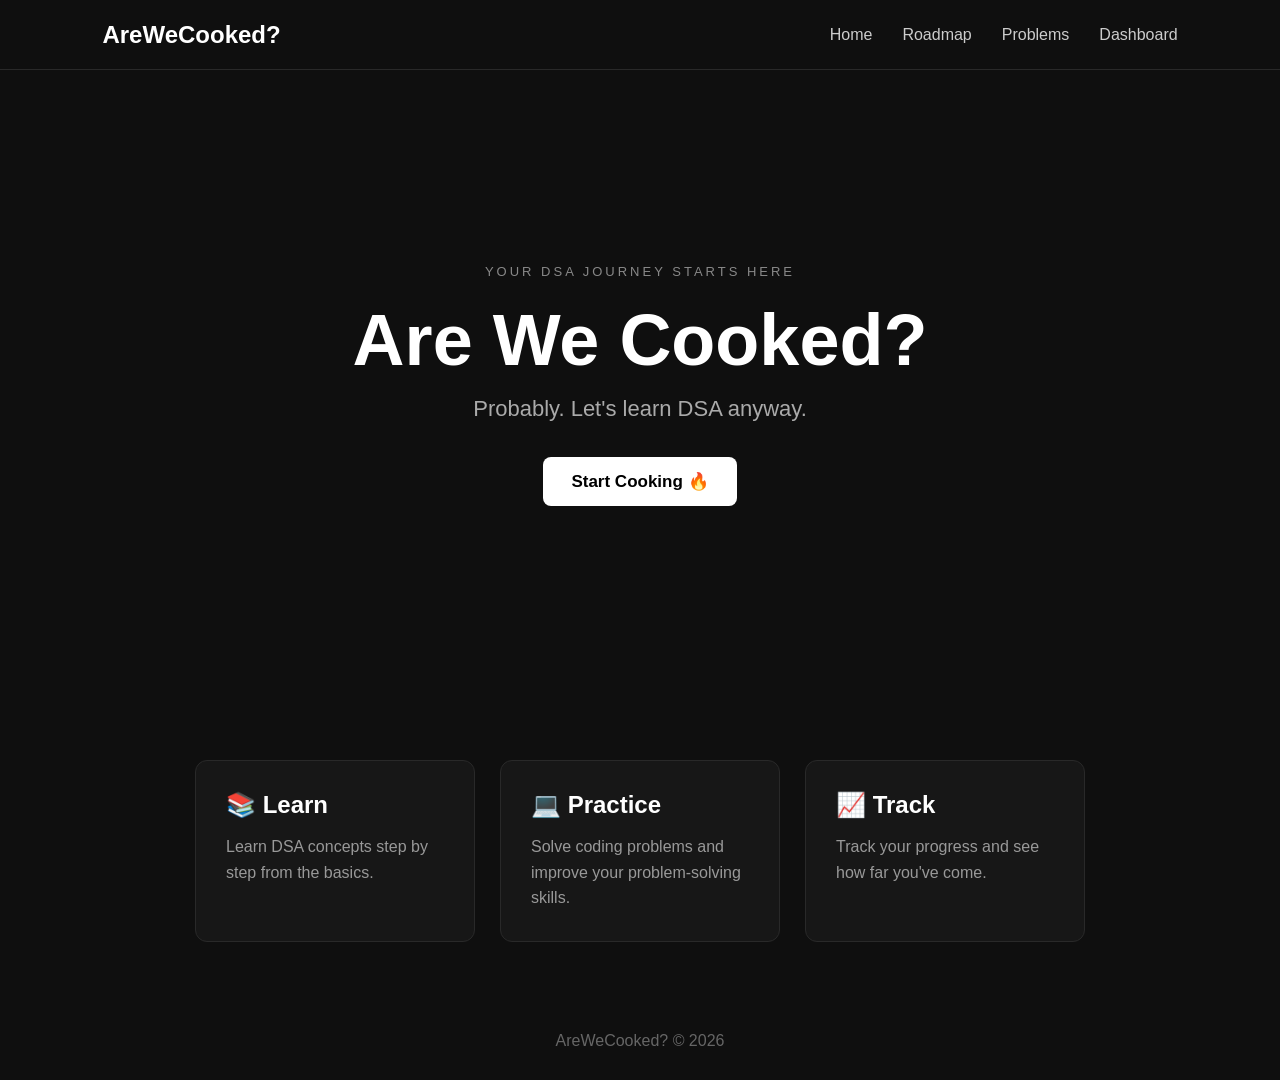
==== index.html @ 644ac4bf "Created homepage" ====
<!DOCTYPE html>
<html lang="en">
<head>
    <meta charset="UTF-8">
    <meta name="viewport" content="width=device-width, initial-scale=1.0">

    <title>AreWeCooked?</title>

    <link rel="stylesheet" href="css/style.css">
</head>

<body>

    <nav class="navbar">

        <div class="logo">
            AreWeCooked?
        </div>

        <div class="nav-links">
            <a href="index.html">Home</a>
            <a href="pages/roadmap.html">Roadmap</a>
            <a href="pages/problems.html">Problems</a>
            <a href="pages/dashboard.html">Dashboard</a>
        </div>

    </nav>


    <main class="hero">

        <p class="small-text">YOUR DSA JOURNEY STARTS HERE</p>

        <h1>Are We Cooked?</h1>

        <p class="tagline">
            Probably. Let's learn DSA anyway.
        </p>

        <button id="startButton">
            Start Cooking 🔥
        </button>

    </main>


    <section class="features">

        <div class="feature-card">
            <h2>📚 Learn</h2>
            <p>
                Learn DSA concepts step by step from the basics.
            </p>
        </div>

        <div class="feature-card">
            <h2>💻 Practice</h2>
            <p>
                Solve coding problems and improve your problem-solving skills.
            </p>
        </div>

        <div class="feature-card">
            <h2>📈 Track</h2>
            <p>
                Track your progress and see how far you've come.
            </p>
        </div>

    </section>


    <footer>
        <p>AreWeCooked? © 2026</p>
    </footer>


    <script src="js/script.js"></script>

</body>
</html>
---- css/style.css ----
* {
    margin: 0;
    padding: 0;
    box-sizing: border-box;
}

body {
    font-family: Arial, sans-serif;
    background: #0f0f0f;
    color: white;
}

.navbar {
    height: 70px;
    display: flex;
    justify-content: space-between;
    align-items: center;
    padding: 0 8%;
    border-bottom: 1px solid #292929;
}

.logo {
    font-size: 24px;
    font-weight: bold;
}

.nav-links {
    display: flex;
    gap: 30px;
}

.nav-links a {
    color: #cccccc;
    text-decoration: none;
}

.nav-links a:hover {
    color: white;
}

.hero {
    min-height: 70vh;
    display: flex;
    flex-direction: column;
    justify-content: center;
    align-items: center;
    text-align: center;
}

.small-text {
    font-size: 13px;
    letter-spacing: 3px;
    color: #888888;
    margin-bottom: 20px;
}

.hero h1 {
    font-size: 72px;
    margin-bottom: 15px;
}

.tagline {
    font-size: 22px;
    color: #aaaaaa;
    margin-bottom: 35px;
}

#startButton {
    padding: 14px 28px;
    border: none;
    border-radius: 8px;
    font-size: 17px;
    font-weight: bold;
    cursor: pointer;
    background: white;
    color: black;
}

#startButton:hover {
    transform: translateY(-2px);
}

.features {
    display: flex;
    justify-content: center;
    gap: 25px;
    padding: 60px 8%;
}

.feature-card {
    width: 280px;
    padding: 30px;
    border: 1px solid #292929;
    border-radius: 12px;
    background: #171717;
}

.feature-card h2 {
    margin-bottom: 15px;
}

.feature-card p {
    color: #999999;
    line-height: 1.6;
}

footer {
    text-align: center;
    padding: 30px;
    color: #666666;
}
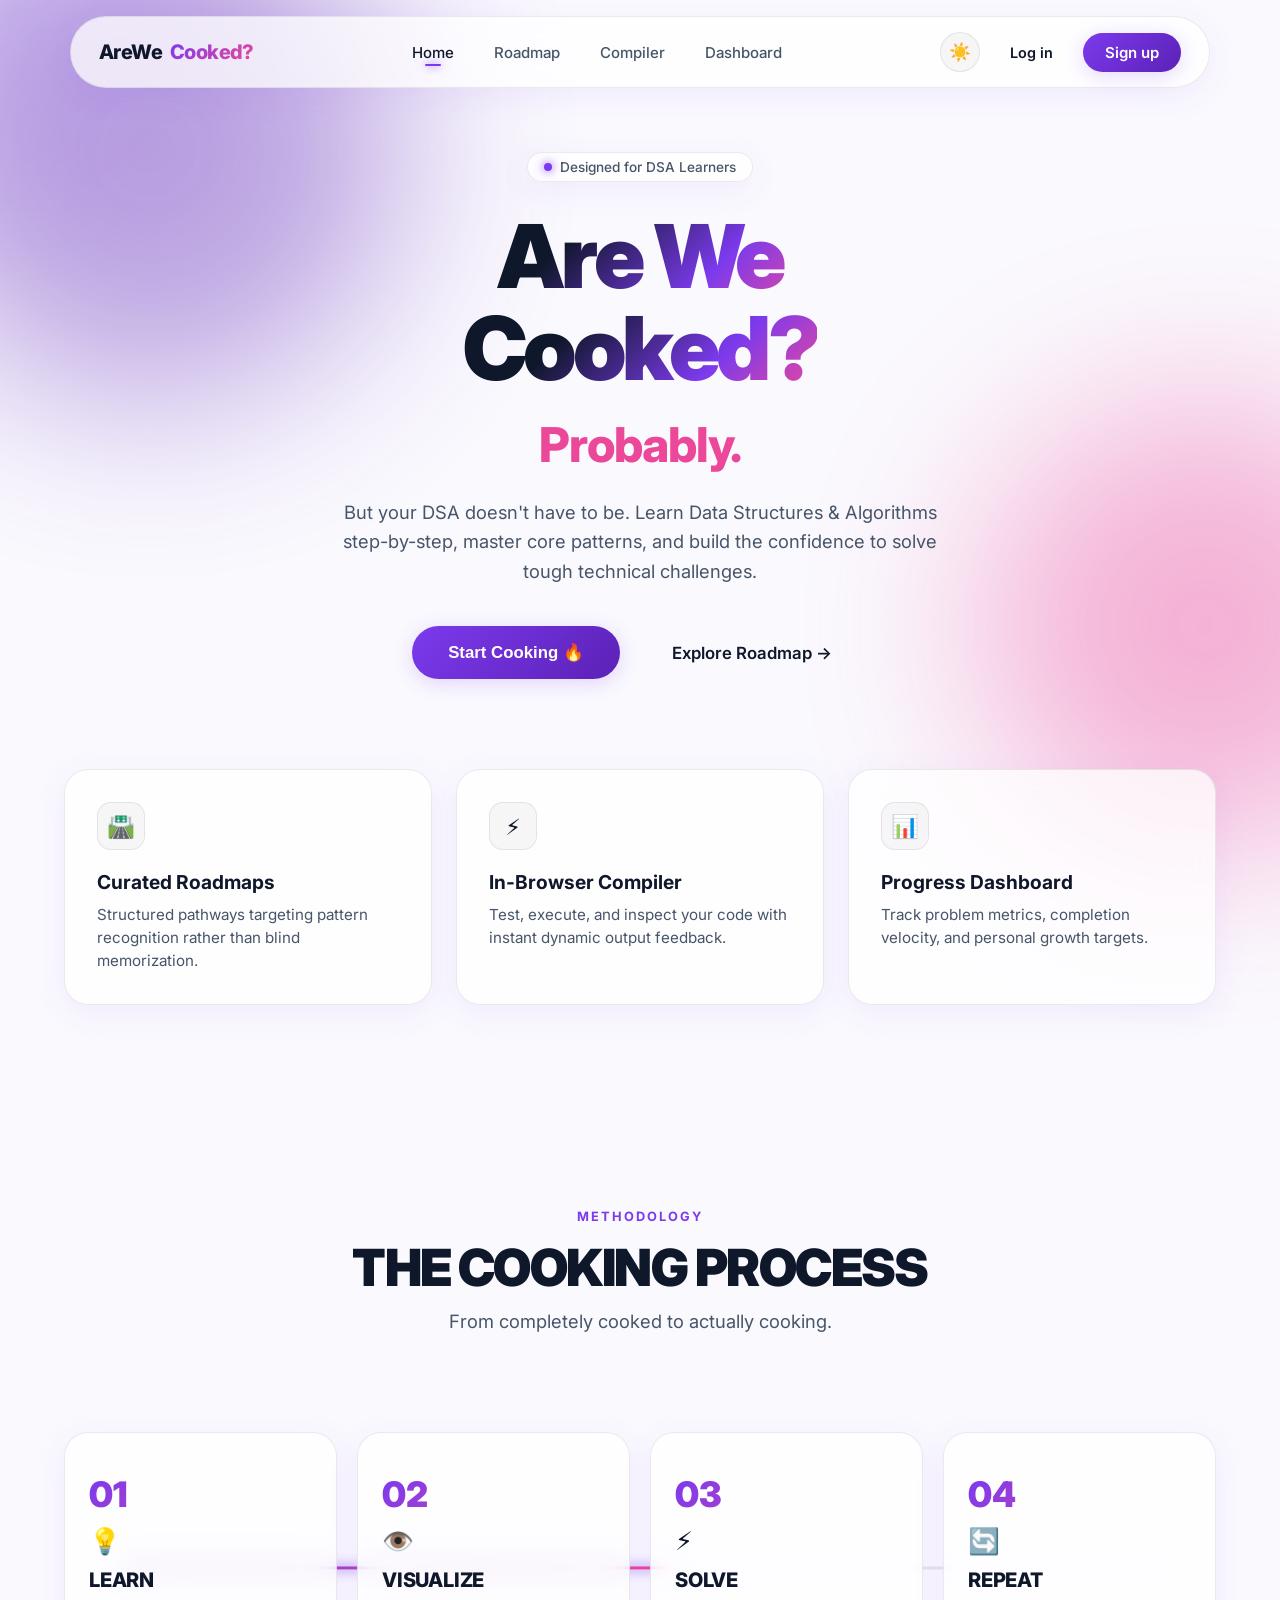
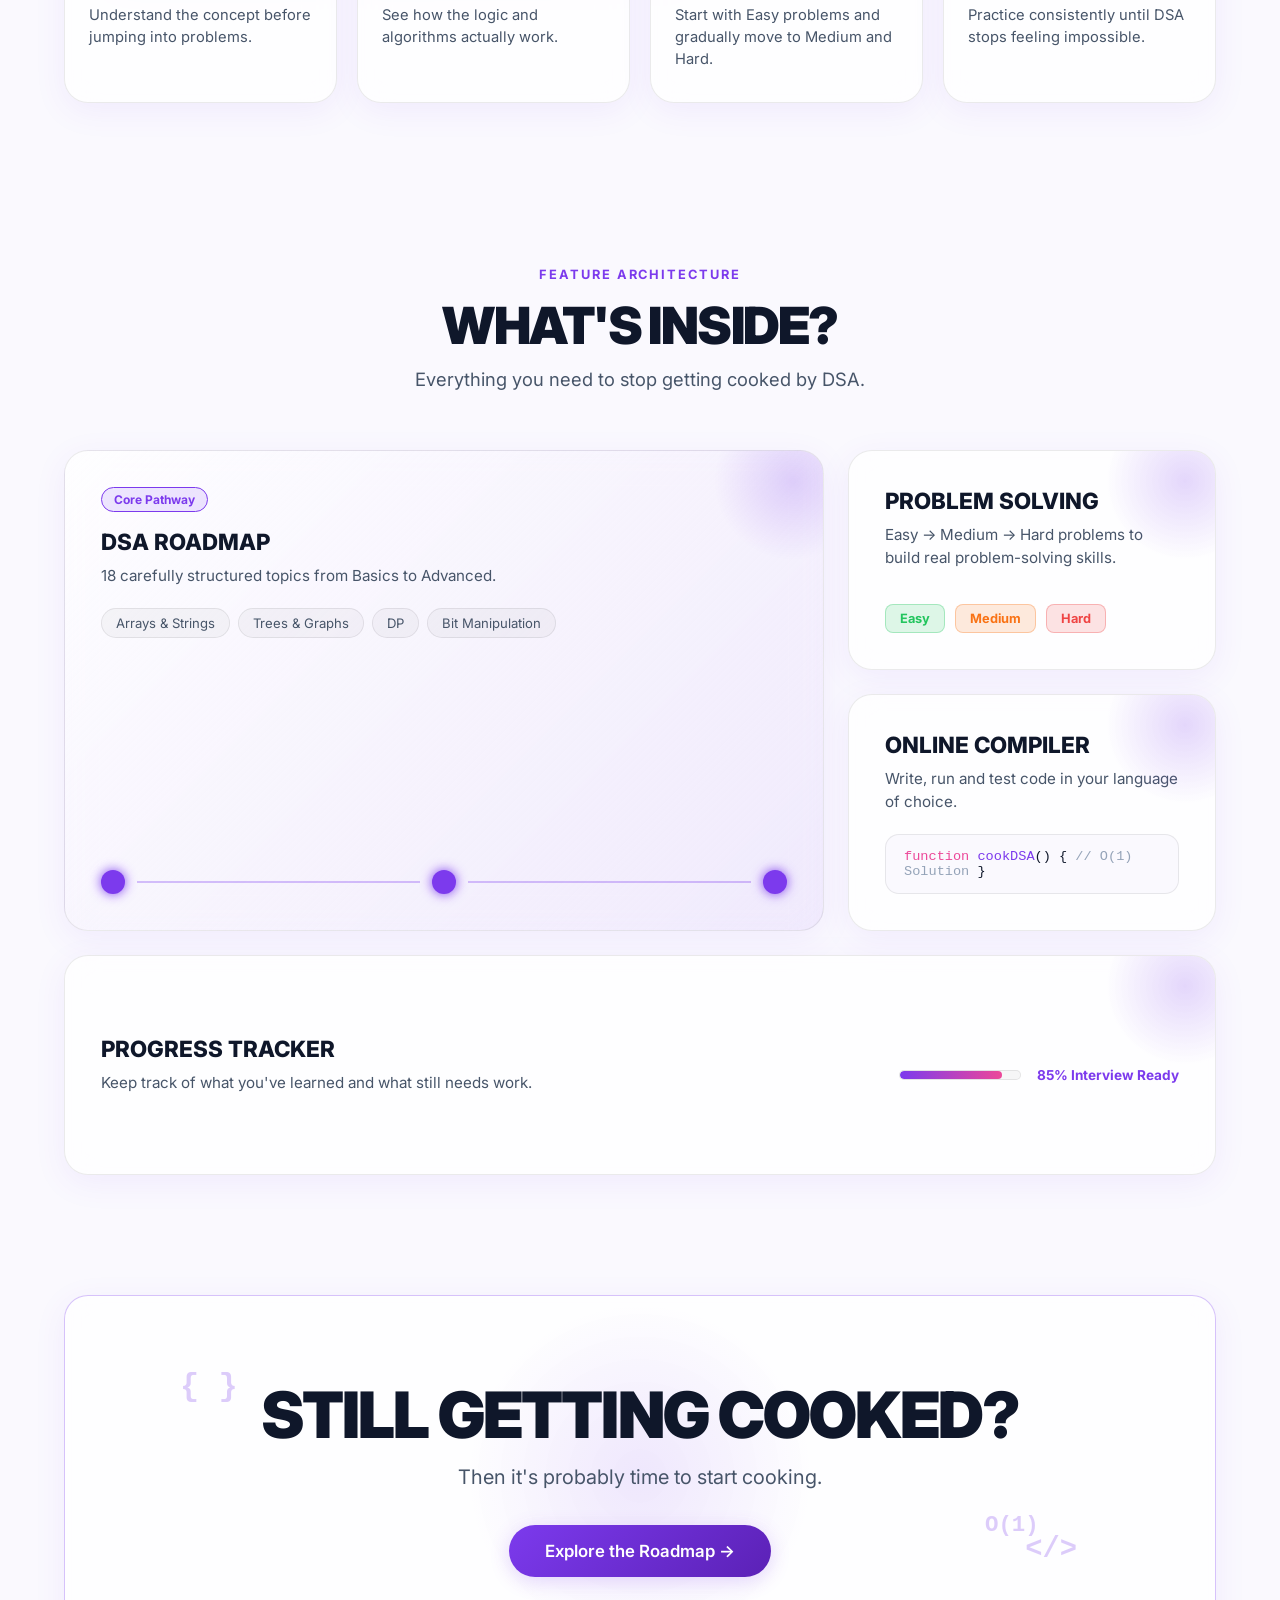
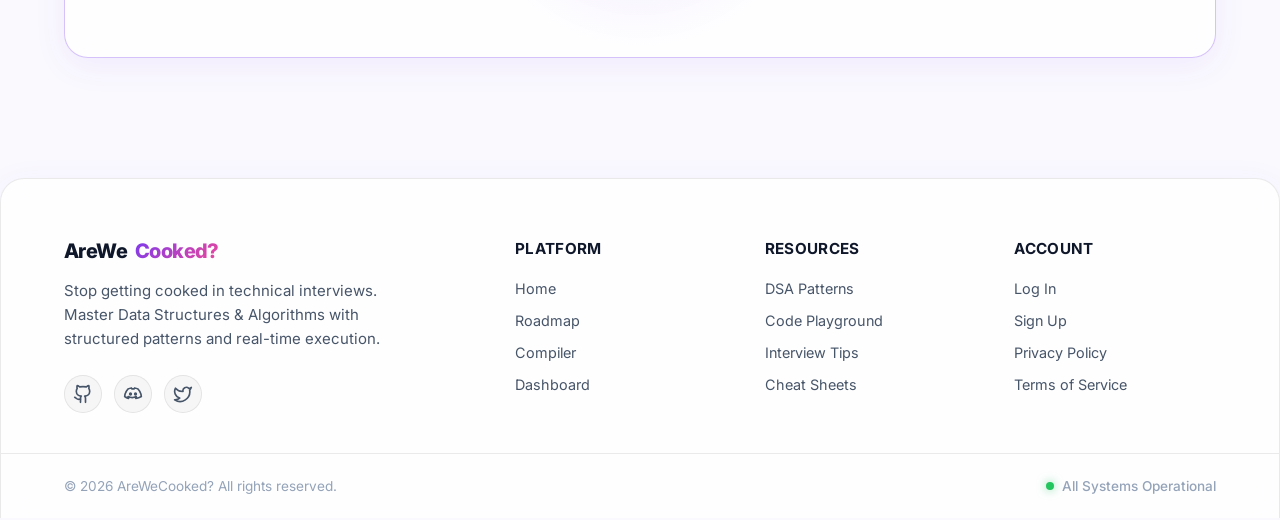
==== commit 6fe3139b: "Update homepage design and animations" ====
--- a/index.html
+++ b/index.html
@@ -1,81 +1,329 @@
 <!DOCTYPE html>
-<html lang="en">
+<html lang="en" data-theme="dark">
 <head>
-    <meta charset="UTF-8">
-    <meta name="viewport" content="width=device-width, initial-scale=1.0">
-
-    <title>AreWeCooked?</title>
-
-    <link rel="stylesheet" href="css/style.css">
+  <meta charset="UTF-8">
+  <meta name="viewport" content="width=device-width, initial-scale=1.0">
+  <title>AreWeCooked? — Master DSA Step-by-Step</title>
+  
+  <!-- CSS Assets -->
+  <link rel="stylesheet" href="css/theme.css">
+  <link rel="stylesheet" href="css/style.css">
+  <link rel="stylesheet" href="css/responsive.css">
+  
+  <!-- Fonts -->
+  <link rel="preconnect" href="https://fonts.googleapis.com">
+  <link rel="preconnect" href="https://fonts.gstatic.com" crossorigin>
+  <link href="https://fonts.googleapis.com/css2?family=Inter:wght@400;500;600;700;800;900&display=swap" rel="stylesheet">
 </head>
-
 <body>
 
-    <nav class="navbar">
-
-        <div class="logo">
-            AreWeCooked?
-        </div>
-
-        <div class="nav-links">
-            <a href="index.html">Home</a>
-            <a href="pages/roadmap.html">Roadmap</a>
-            <a href="pages/problems.html">Problems</a>
-            <a href="pages/dashboard.html">Dashboard</a>
-        </div>
-
+  <!-- Background Lighting & Trackers -->
+  <div class="mouse-glow" id="mouseGlow"></div>
+  <div class="orb orb-1"></div>
+  <div class="orb orb-2"></div>
+
+  <!-- Floating Navigation -->
+  <div class="navbar-wrapper">
+    <nav class="navbar glass-panel">
+      <a href="index.html" class="nav-brand">
+        AreWe<span>Cooked?</span>
+      </a>
+
+      <ul class="nav-links" id="navLinks">
+        <li><a href="index.html" class="nav-link active">Home</a></li>
+        <li><a href="pages/roadmap.html" class="nav-link">Roadmap</a></li>
+        <li><a href="pages/compiler.html" class="nav-link">Compiler</a></li>
+        <li><a href="pages/dashboard.html" class="nav-link">Dashboard</a></li>
+      </ul>
+
+      <div class="nav-actions">
+        <button class="theme-toggle" id="themeToggle" aria-label="Toggle Theme">🌙</button>
+        <a href="pages/login.html" class="btn-secondary">Log in</a>
+        <a href="pages/signup.html" class="btn-primary">Sign up</a>
+        <button class="mobile-menu-btn" id="mobileMenuBtn" aria-label="Open Navigation Menu">☰</button>
+      </div>
     </nav>
-
-
-    <main class="hero">
-
-        <p class="small-text">YOUR DSA JOURNEY STARTS HERE</p>
-
-        <h1>Are We Cooked?</h1>
-
-        <p class="tagline">
-            Probably. Let's learn DSA anyway.
+  </div>
+
+  <!-- Hero Section -->
+  <main>
+    <section class="hero">
+      <div class="hero-badge glass-panel">
+        <span class="dot"></span> Designed for DSA Learners
+      </div>
+
+      <h1 class="hero-title">
+        <span class="text-gradient">Are We</span>
+        <span class="text-gradient">Cooked?</span>
+      </h1>
+
+      <div class="hero-subtitle">Probably.</div>
+
+      <p class="hero-description">
+        But your DSA doesn't have to be. Learn Data Structures & Algorithms step-by-step, master core patterns, and build the confidence to solve tough technical challenges.
+      </p>
+
+      <div class="hero-cta">
+        <button class="btn-primary btn-large" onclick="window.location.href='pages/signup.html'">Start Cooking 🔥</button>
+        <a href="pages/roadmap.html" class="btn-secondary btn-large">Explore Roadmap →</a>
+      </div>
+
+      <!-- Feature Highlights -->
+      <div class="features-grid">
+        <div class="feature-card glass-panel tilt-card">
+          <div class="feature-icon">🛣️</div>
+          <h3>Curated Roadmaps</h3>
+          <p>Structured pathways targeting pattern recognition rather than blind memorization.</p>
+        </div>
+
+        <div class="feature-card glass-panel tilt-card">
+          <div class="feature-icon">⚡</div>
+          <h3>In-Browser Compiler</h3>
+          <p>Test, execute, and inspect your code with instant dynamic output feedback.</p>
+        </div>
+
+        <div class="feature-card glass-panel tilt-card">
+          <div class="feature-icon">📊</div>
+          <h3>Progress Dashboard</h3>
+          <p>Track problem metrics, completion velocity, and personal growth targets.</p>
+        </div>
+      </div>
+    </section>
+  </main>
+
+<!-- ==========================================
+       SECTION 1 — THE COOKING PROCESS
+       ========================================== -->
+  <section class="cooking-process-section reveal-on-scroll">
+    <div class="section-container">
+      <div class="section-header text-center">
+        <span class="section-tag">METHODOLOGY</span>
+        <h2 class="section-title">THE COOKING PROCESS</h2>
+        <p class="section-subtitle">From completely cooked to actually cooking.</p>
+      </div>
+
+      <div class="timeline-wrapper">
+        <!-- Connecting Glow Line -->
+        <div class="timeline-line-bg"></div>
+        <div class="timeline-line-progress" id="timelineProgress"></div>
+
+        <div class="timeline-steps">
+          <!-- Step 01 -->
+          <div class="timeline-step tilt-card glass-panel" data-step="1">
+            <div class="step-badge-glow"></div>
+            <div class="step-number">01</div>
+            <div class="step-icon">💡</div>
+            <h3 class="step-title">LEARN</h3>
+            <p class="step-desc">Understand the concept before jumping into problems.</p>
+          </div>
+
+          <!-- Step 02 -->
+          <div class="timeline-step tilt-card glass-panel" data-step="2">
+            <div class="step-badge-glow"></div>
+            <div class="step-number">02</div>
+            <div class="step-icon">👁️</div>
+            <h3 class="step-title">VISUALIZE</h3>
+            <p class="step-desc">See how the logic and algorithms actually work.</p>
+          </div>
+
+          <!-- Step 03 -->
+          <div class="timeline-step tilt-card glass-panel" data-step="3">
+            <div class="step-badge-glow"></div>
+            <div class="step-number">03</div>
+            <div class="step-icon">⚡</div>
+            <h3 class="step-title">SOLVE</h3>
+            <p class="step-desc">Start with Easy problems and gradually move to Medium and Hard.</p>
+          </div>
+
+          <!-- Step 04 -->
+          <div class="timeline-step tilt-card glass-panel" data-step="4">
+            <div class="step-badge-glow"></div>
+            <div class="step-number">04</div>
+            <div class="step-icon">🔄</div>
+            <h3 class="step-title">REPEAT</h3>
+            <p class="step-desc">Practice consistently until DSA stops feeling impossible.</p>
+          </div>
+        </div>
+      </div>
+    </div>
+  </section>
+
+  <!-- ==========================================
+       SECTION 2 — WHAT'S INSIDE? (BENTO GRID)
+       ========================================== -->
+  <section class="bento-section reveal-on-scroll">
+    <div class="section-container">
+      <div class="section-header text-center">
+        <span class="section-tag">FEATURE ARCHITECTURE</span>
+        <h2 class="section-title">WHAT'S INSIDE?</h2>
+        <p class="section-subtitle">Everything you need to stop getting cooked by DSA.</p>
+      </div>
+
+      <div class="bento-grid">
+        <!-- Bento Card 1: DSA Roadmap (Large Hero Card) -->
+        <div class="bento-card bento-hero tilt-card glass-panel">
+          <div class="bento-glow"></div>
+          <div class="bento-content">
+            <div class="bento-badge">Core Pathway</div>
+            <h3 class="bento-title">DSA ROADMAP</h3>
+            <p class="bento-desc">18 carefully structured topics from Basics to Advanced.</p>
+            <div class="bento-tags">
+              <span>Arrays & Strings</span>
+              <span>Trees & Graphs</span>
+              <span>DP</span>
+              <span>Bit Manipulation</span>
+            </div>
+          </div>
+          <div class="bento-visual roadmap-visual">
+            <div class="node node-1"></div>
+            <div class="node-line"></div>
+            <div class="node node-2"></div>
+            <div class="node-line"></div>
+            <div class="node node-3"></div>
+          </div>
+        </div>
+
+        <!-- Bento Card 2: Problem Solving -->
+        <div class="bento-card bento-medium tilt-card glass-panel">
+          <div class="bento-glow"></div>
+          <div class="bento-content">
+            <h3 class="bento-title">PROBLEM SOLVING</h3>
+            <p class="bento-desc">Easy → Medium → Hard problems to build real problem-solving skills.</p>
+          </div>
+          <div class="bento-visual difficulty-pills">
+            <span class="pill easy">Easy</span>
+            <span class="pill medium">Medium</span>
+            <span class="pill hard">Hard</span>
+          </div>
+        </div>
+
+        <!-- Bento Card 3: Online Compiler -->
+        <div class="bento-card bento-compiler tilt-card glass-panel">
+          <div class="bento-glow"></div>
+          <div class="bento-content">
+            <h3 class="bento-title">ONLINE COMPILER</h3>
+            <p class="bento-desc">Write, run and test code in your language of choice.</p>
+          </div>
+          <div class="bento-visual code-preview-box">
+            <code><span class="keyword">function</span> <span class="fn">cookDSA</span>() { <span class="comment">// O(1) Solution</span> }</code>
+          </div>
+        </div>
+
+        <!-- Bento Card 4: Progress -->
+        <div class="bento-card bento-wide tilt-card glass-panel">
+          <div class="bento-glow"></div>
+          <div class="bento-content">
+            <h3 class="bento-title">PROGRESS TRACKER</h3>
+            <p class="bento-desc">Keep track of what you've learned and what still needs work.</p>
+          </div>
+          <div class="bento-visual progress-meter">
+            <div class="meter-bar"><div class="meter-fill"></div></div>
+            <span class="meter-text">85% Interview Ready</span>
+          </div>
+        </div>
+      </div>
+    </div>
+  </section>
+
+  <!-- ==========================================
+       SECTION 3 — FINAL CINEMATIC CTA
+       ========================================== -->
+  <section class="final-cta-section reveal-on-scroll">
+    <div class="cta-glass-card glass-panel">
+      <!-- Floating Background Decorative Symbols -->
+      <div class="cta-bg-elements">
+        <span class="code-symbol float-1">{ }</span>
+        <span class="code-symbol float-2">&lt;/&gt;</span>
+        <span class="code-symbol float-3">O(1)</span>
+        <div class="cta-glow-orb"></div>
+        <div class="cta-grid-pattern"></div>
+      </div>
+
+      <div class="cta-content">
+        <h2 class="cta-title">STILL GETTING COOKED?</h2>
+        <p class="cta-subtitle">Then it's probably time to start cooking.</p>
+        <div class="cta-button-wrapper">
+          <a href="pages/roadmap.html" class="btn-primary btn-large cta-btn">
+            Explore the Roadmap →
+          </a>
+        </div>
+      </div>
+    </div>
+  </section>
+  
+<!-- Premium Footer -->
+  <footer class="site-footer glass-panel">
+    <div class="footer-container">
+      
+      <!-- Brand & Social Column -->
+      <div class="footer-brand-col">
+        <a href="index.html" class="nav-brand">
+          AreWe<span>Cooked?</span>
+        </a>
+        <p class="footer-tagline">
+          Stop getting cooked in technical interviews. Master Data Structures & Algorithms with structured patterns and real-time execution.
         </p>
-
-        <button id="startButton">
-            Start Cooking 🔥
-        </button>
-
-    </main>
-
-
-    <section class="features">
-
-        <div class="feature-card">
-            <h2>📚 Learn</h2>
-            <p>
-                Learn DSA concepts step by step from the basics.
-            </p>
-        </div>
-
-        <div class="feature-card">
-            <h2>💻 Practice</h2>
-            <p>
-                Solve coding problems and improve your problem-solving skills.
-            </p>
-        </div>
-
-        <div class="feature-card">
-            <h2>📈 Track</h2>
-            <p>
-                Track your progress and see how far you've come.
-            </p>
-        </div>
-
-    </section>
-
-
-    <footer>
-        <p>AreWeCooked? © 2026</p>
-    </footer>
-
-
-    <script src="js/script.js"></script>
-
+        <div class="footer-socials">
+          <a href="#" class="social-icon" aria-label="GitHub">
+            <svg width="20" height="20" viewBox="0 0 24 24" fill="none" stroke="currentColor" stroke-width="2" stroke-linecap="round" stroke-linejoin="round"><path d="M15 22v-4a4.8 4.8 0 0 0-1-3.5c3 0 6-2 6-5.5.08-1.25-.27-2.48-1-3.5.28-1.15.28-2.35 0-3.5 0 0-1 0-3 1.5-2.64-.5-5.36-.5-8 0C6 2 5 2 5 2c-.3 1.15-.3 2.35 0 3.5A5.403 5.403 0 0 0 4 9c0 3.5 3 5.5 6 5.5-.39.49-.68 1.05-.85 1.65-.17.6-.22 1.23-.15 1.85v4"></path><path d="M9 18c-4.51 2-5-2-7-2"></path></svg>
+          </a>
+          <a href="#" class="social-icon" aria-label="Discord">
+            <svg width="20" height="20" viewBox="0 0 24 24" fill="none" stroke="currentColor" stroke-width="2" stroke-linecap="round" stroke-linejoin="round"><path d="M18 6h0a14.5 14.5 0 0 0-4-1.25h0a15.8 15.8 0 0 0-.6 1.2 13.9 13.9 0 0 0-2.8 0 16 16 0 0 0-.6-1.2h0A14.5 14.5 0 0 0 6 6h0A15.4 15.4 0 0 0 2 15h0a14.7 14.7 0 0 0 4.5 2.2h0A11.3 11.3 0 0 0 7.5 16h0a9.6 9.6 0 0 1-1.5-.7h0s.1-.1.2-.2a10.6 10.6 0 0 0 9.6 0s.1.1.2.2h0a9.6 9.6 0 0 1-1.5.7h0a11.3 11.3 0 0 0 1 1.2h0A14.7 14.7 0 0 0 22 15h0A15.4 15.4 0 0 0 18 6z"></path><circle cx="9" cy="12" r="1"></circle><circle cx="15" cy="12" r="1"></circle></svg>
+          </a>
+          <a href="#" class="social-icon" aria-label="Twitter / X">
+            <svg width="20" height="20" viewBox="0 0 24 24" fill="none" stroke="currentColor" stroke-width="2" stroke-linecap="round" stroke-linejoin="round"><path d="M22 4s-.7 2.1-2 3.4c1.6 10-9.4 17.3-18 11.6 2.2.1 4.4-.6 6-2C3 15.5.5 9.6 3 5c2.2 2.6 5.6 4.1 9 4-.9-4.2 4-6.6 7-3.8 1.1 0 3-1.2 3-1.2z"></path></svg>
+          </a>
+        </div>
+      </div>
+
+      <!-- Links Column 1: Navigation -->
+      <div class="footer-links-col">
+        <h4 class="footer-heading">Platform</h4>
+        <ul class="footer-links">
+          <li><a href="index.html">Home</a></li>
+          <li><a href="pages/roadmap.html">Roadmap</a></li>
+          <li><a href="pages/compiler.html">Compiler</a></li>
+          <li><a href="pages/dashboard.html">Dashboard</a></li>
+        </ul>
+      </div>
+
+      <!-- Links Column 2: Resources -->
+      <div class="footer-links-col">
+        <h4 class="footer-heading">Resources</h4>
+        <ul class="footer-links">
+          <li><a href="pages/roadmap.html">DSA Patterns</a></li>
+          <li><a href="pages/compiler.html">Code Playground</a></li>
+          <li><a href="#">Interview Tips</a></li>
+          <li><a href="#">Cheat Sheets</a></li>
+        </ul>
+      </div>
+
+      <!-- Links Column 3: Account -->
+      <div class="footer-links-col">
+        <h4 class="footer-heading">Account</h4>
+        <ul class="footer-links">
+          <li><a href="pages/login.html">Log In</a></li>
+          <li><a href="pages/signup.html">Sign Up</a></li>
+          <li><a href="#">Privacy Policy</a></li>
+          <li><a href="#">Terms of Service</a></li>
+        </ul>
+      </div>
+
+    </div>
+
+    <!-- Bottom Bar -->
+    <div class="footer-bottom">
+      <div class="footer-bottom-container">
+        <p class="copyright">&copy; 2026 AreWeCooked? All rights reserved.</p>
+        <div class="system-status">
+          <span class="status-dot"></span>
+          All Systems Operational
+        </div>
+      </div>
+    </div>
+  </footer>
+  <!-- JS Assets -->
+  <script src="js/theme.js"></script>
+  <script src="js/main.js"></script>
 </body>
 </html>
--- a/css/theme.css
+++ b/css/theme.css
@@ -0,0 +1,68 @@
+:root {
+  /* Color Palette - Dark Default */
+  --bg-primary: #0a0714;
+  --bg-secondary: rgba(18, 14, 34, 0.7);
+  --bg-tertiary: rgba(255, 255, 255, 0.03);
+  
+  --text-primary: #f8fafc;
+  --text-secondary: #94a3b8;
+  --text-muted: #64748b;
+  
+  --accent-purple: #8b5cf6;
+  --accent-violet: #6d28d9;
+  --accent-glow: rgba(139, 92, 246, 0.4);
+  --accent-pink: #ec4899;
+  --accent-orange: #f97316;
+  
+  /* Glassmorphism */
+  --glass-bg: rgba(15, 11, 28, 0.65);
+  --glass-border: rgba(255, 255, 255, 0.08);
+  --glass-border-hover: rgba(139, 92, 246, 0.3);
+  --glass-blur: 16px;
+  --glass-shadow: 0 8px 32px 0 rgba(0, 0, 0, 0.37);
+  
+  /* Layout & Utility */
+  --transition-fast: 0.2s cubic-bezier(0.16, 1, 0.3, 1);
+  --transition-smooth: 0.4s cubic-bezier(0.16, 1, 0.3, 1);
+  --radius-sm: 8px;
+  --radius-md: 14px;
+  --radius-lg: 24px;
+  --radius-full: 9999px;
+  
+  --navbar-height: 72px;
+
+  /* Additional Bento & Section Tokens */
+  --glow-subtle: rgba(139, 92, 246, 0.15);
+  --line-glow: rgba(139, 92, 246, 0.5);
+  --bento-glow-top: rgba(236, 72, 153, 0.15);
+}
+
+[data-theme="light"] {
+  --bg-primary: #faf9fe;
+  --bg-secondary: rgba(255, 255, 255, 0.8);
+  --bg-tertiary: rgba(0, 0, 0, 0.03);
+  
+  --text-primary: #0f172a;
+  --text-secondary: #475569;
+  --text-muted: #94a3b8;
+  
+  --accent-purple: #7c3aed;
+  --accent-violet: #5b21b6;
+  --accent-glow: rgba(124, 58, 237, 0.2);
+  
+  --glass-bg: rgba(255, 255, 255, 0.75);
+  --glass-border: rgba(0, 0, 0, 0.08);
+  --glass-border-hover: rgba(124, 58, 237, 0.3);
+  --glass-shadow: 0 8px 32px 0 rgba(124, 58, 237, 0.08);
+
+  /* Light Theme Section Overrides */
+  --glow-subtle: rgba(124, 58, 237, 0.08);
+  --line-glow: rgba(124, 58, 237, 0.4);
+  --bento-glow-top: rgba(236, 72, 153, 0.1);
+}
+
+body {
+  background-color: var(--bg-primary);
+  color: var(--text-primary);
+  transition: background-color var(--transition-smooth), color var(--transition-smooth);
+}
--- a/css/style.css
+++ b/css/style.css
@@ -1,111 +1,889 @@
-* {
-    margin: 0;
-    padding: 0;
-    box-sizing: border-box;
+/* Base Resets */
+*, *::before, *::after {
+  box-sizing: border-box;
+  margin: 0;
+  padding: 0;
+}
+
+html {
+  font-family: 'Inter', system-ui, -apple-system, sans-serif;
+  scroll-behavior: smooth;
+  overflow-x: hidden;
 }
 
 body {
-    font-family: Arial, sans-serif;
-    background: #0f0f0f;
-    color: white;
+  min-height: 100vh;
+  position: relative;
+  overflow-x: hidden;
+}
+
+/* Mouse Glow Track */
+.mouse-glow {
+  position: fixed;
+  top: 0;
+  left: 0;
+  width: 600px;
+  height: 600px;
+  margin-top: -300px;
+  margin-left: -300px;
+  background: radial-gradient(circle, var(--accent-glow) 0%, rgba(0,0,0,0) 70%);
+  border-radius: 50%;
+  pointer-events: none;
+  z-index: 0;
+  opacity: 0.6;
+  transition: opacity 0.3s ease;
+}
+
+/* Background Ambient Orbs */
+.orb {
+  position: absolute;
+  border-radius: 50%;
+  filter: blur(90px);
+  pointer-events: none;
+  z-index: 0;
+  opacity: 0.4;
+  animation: floatOrb 12s infinite alternate ease-in-out;
+}
+
+.orb-1 {
+  top: -100px;
+  left: -100px;
+  width: 500px;
+  height: 500px;
+  background: var(--accent-violet);
+}
+
+.orb-2 {
+  top: 400px;
+  right: -150px;
+  width: 450px;
+  height: 450px;
+  background: var(--accent-pink);
+  animation-delay: -4s;
+}
+
+/* Glass UI Elements */
+.glass-panel {
+  background: var(--glass-bg);
+  backdrop-filter: blur(var(--glass-blur));
+  -webkit-backdrop-filter: blur(var(--glass-blur));
+  border: 1px solid var(--glass-border);
+  box-shadow: var(--glass-shadow);
+}
+
+/* Floating Navbar */
+.navbar-wrapper {
+  position: fixed;
+  top: 16px;
+  left: 0;
+  right: 0;
+  z-index: 1000;
+  display: flex;
+  justify-content: center;
+  padding: 0 24px;
+  transition: transform var(--transition-smooth), top var(--transition-smooth);
 }
 
 .navbar {
-    height: 70px;
-    display: flex;
-    justify-content: space-between;
-    align-items: center;
-    padding: 0 8%;
-    border-bottom: 1px solid #292929;
-}
-
-.logo {
-    font-size: 24px;
-    font-weight: bold;
+  width: 100%;
+  max-width: 1140px;
+  height: var(--navbar-height);
+  border-radius: var(--radius-full);
+  display: flex;
+  align-items: center;
+  justify-content: space-between;
+  padding: 0 28px;
+  transition: padding var(--transition-smooth), height var(--transition-smooth), border-color var(--transition-fast);
+}
+
+.navbar-wrapper.scrolled .navbar {
+  height: 60px;
+  border-color: var(--glass-border-hover);
+}
+
+.nav-brand {
+  font-weight: 800;
+  font-size: 1.25rem;
+  letter-spacing: -0.03em;
+  text-decoration: none;
+  color: var(--text-primary);
+  display: flex;
+  align-items: center;
+  gap: 8px;
+}
+
+.nav-brand span {
+  background: linear-gradient(135deg, var(--accent-purple), var(--accent-pink));
+  -webkit-background-clip: text;
+  -webkit-text-fill-color: transparent;
 }
 
 .nav-links {
-    display: flex;
-    gap: 30px;
-}
-
-.nav-links a {
-    color: #cccccc;
-    text-decoration: none;
-}
-
-.nav-links a:hover {
-    color: white;
-}
-
+  display: flex;
+  align-items: center;
+  gap: 8px;
+  list-style: none;
+}
+
+.nav-link {
+  position: relative;
+  text-decoration: none;
+  color: var(--text-secondary);
+  font-weight: 500;
+  font-size: 0.938rem;
+  padding: 8px 16px;
+  border-radius: var(--radius-full);
+  transition: color var(--transition-fast);
+}
+
+.nav-link:hover {
+  color: var(--text-primary);
+}
+
+.nav-link.active {
+  color: var(--text-primary);
+}
+
+.nav-link.active::after {
+  content: '';
+  position: absolute;
+  bottom: 4px;
+  left: 50%;
+  transform: translateX(-50%);
+  width: 16px;
+  height: 2px;
+  background: var(--accent-purple);
+  border-radius: 2px;
+  box-shadow: 0 0 8px var(--accent-purple);
+}
+
+.nav-actions {
+  display: flex;
+  align-items: center;
+  gap: 12px;
+}
+
+.theme-toggle {
+  background: var(--bg-tertiary);
+  border: 1px solid var(--glass-border);
+  color: var(--text-primary);
+  width: 40px;
+  height: 40px;
+  border-radius: 50%;
+  cursor: pointer;
+  display: flex;
+  align-items: center;
+  justify-content: center;
+  font-size: 1.1rem;
+  transition: transform var(--transition-fast), border-color var(--transition-fast);
+}
+
+.theme-toggle:hover {
+  transform: scale(1.05);
+  border-color: var(--glass-border-hover);
+}
+
+.btn-secondary {
+  text-decoration: none;
+  color: var(--text-primary);
+  font-weight: 600;
+  font-size: 0.9rem;
+  padding: 8px 18px;
+  border-radius: var(--radius-full);
+  transition: background-color var(--transition-fast);
+}
+
+.btn-secondary:hover {
+  background-color: var(--bg-tertiary);
+}
+
+.btn-primary {
+  position: relative;
+  overflow: hidden;
+  display: inline-flex;
+  align-items: center;
+  justify-content: center;
+  text-decoration: none;
+  background: linear-gradient(135deg, var(--accent-purple), var(--accent-violet));
+  color: #ffffff;
+  font-weight: 600;
+  font-size: 0.938rem;
+  padding: 10px 22px;
+  border-radius: var(--radius-full);
+  box-shadow: 0 4px 20px var(--accent-glow);
+  transition: transform var(--transition-fast), box-shadow var(--transition-fast);
+  border: none;
+  cursor: pointer;
+}
+
+.btn-primary:hover {
+  transform: translateY(-2px);
+  box-shadow: 0 6px 28px var(--accent-glow);
+}
+
+.mobile-menu-btn {
+  display: none;
+  background: none;
+  border: none;
+  color: var(--text-primary);
+  font-size: 1.5rem;
+  cursor: pointer;
+}
+
+/* Hero Section */
 .hero {
-    min-height: 70vh;
-    display: flex;
-    flex-direction: column;
-    justify-content: center;
-    align-items: center;
-    text-align: center;
-}
-
-.small-text {
-    font-size: 13px;
-    letter-spacing: 3px;
-    color: #888888;
-    margin-bottom: 20px;
-}
-
-.hero h1 {
-    font-size: 72px;
-    margin-bottom: 15px;
-}
-
-.tagline {
-    font-size: 22px;
-    color: #aaaaaa;
-    margin-bottom: 35px;
-}
-
-#startButton {
-    padding: 14px 28px;
-    border: none;
-    border-radius: 8px;
-    font-size: 17px;
-    font-weight: bold;
-    cursor: pointer;
-    background: white;
-    color: black;
-}
-
-#startButton:hover {
-    transform: translateY(-2px);
-}
-
-.features {
-    display: flex;
-    justify-content: center;
-    gap: 25px;
-    padding: 60px 8%;
+  position: relative;
+  z-index: 1;
+  padding-top: calc(var(--navbar-height) + 80px);
+  padding-bottom: 100px;
+  max-width: 1200px;
+  margin: 0 auto;
+  padding-left: 24px;
+  padding-right: 24px;
+  display: flex;
+  flex-direction: column;
+  align-items: center;
+  text-align: center;
+}
+
+.hero-badge {
+  display: inline-flex;
+  align-items: center;
+  gap: 8px;
+  padding: 6px 16px;
+  border-radius: var(--radius-full);
+  font-size: 0.85rem;
+  font-weight: 500;
+  color: var(--text-secondary);
+  margin-bottom: 28px;
+}
+
+.hero-badge .dot {
+  width: 8px;
+  height: 8px;
+  border-radius: 50%;
+  background: var(--accent-purple);
+  box-shadow: 0 0 10px var(--accent-purple);
+}
+
+.hero-title {
+  font-size: clamp(3rem, 7vw, 5.5rem);
+  font-weight: 900;
+  line-height: 1.05;
+  letter-spacing: -0.04em;
+  margin-bottom: 20px;
+}
+
+.hero-title .text-gradient {
+  background: linear-gradient(135deg, #fff 30%, var(--accent-purple) 70%, var(--accent-pink));
+  -webkit-background-clip: text;
+  -webkit-text-fill-color: transparent;
+  display: block;
+}
+
+[data-theme="light"] .hero-title .text-gradient {
+  background: linear-gradient(135deg, #0f172a 30%, var(--accent-purple) 70%, var(--accent-pink));
+  -webkit-background-clip: text;
+  -webkit-text-fill-color: transparent;
+}
+
+.hero-subtitle {
+  font-size: clamp(1.8rem, 4vw, 3rem);
+  font-weight: 800;
+  color: var(--accent-pink);
+  margin-bottom: 24px;
+  letter-spacing: -0.02em;
+}
+
+.hero-description {
+  max-width: 640px;
+  font-size: 1.15rem;
+  line-height: 1.6;
+  color: var(--text-secondary);
+  margin-bottom: 40px;
+}
+
+.hero-cta {
+  display: flex;
+  align-items: center;
+  gap: 16px;
+  margin-bottom: 70px;
+}
+
+.btn-large {
+  padding: 16px 36px;
+  font-size: 1.05rem;
+}
+
+/* Feature Grid with 3D Tilt */
+.features-grid {
+  display: grid;
+  grid-template-columns: repeat(3, 1fr);
+  gap: 24px;
+  width: 100%;
+  margin-top: 20px;
 }
 
 .feature-card {
-    width: 280px;
-    padding: 30px;
-    border: 1px solid #292929;
-    border-radius: 12px;
-    background: #171717;
-}
-
-.feature-card h2 {
-    margin-bottom: 15px;
+  padding: 32px;
+  border-radius: var(--radius-lg);
+  text-align: left;
+  transition: border-color var(--transition-fast), transform var(--transition-fast);
+  transform-style: preserve-3d;
+  will-change: transform;
+}
+
+.feature-card:hover {
+  border-color: var(--glass-border-hover);
+}
+
+.feature-icon {
+  width: 48px;
+  height: 48px;
+  border-radius: var(--radius-md);
+  background: var(--bg-tertiary);
+  border: 1px solid var(--glass-border);
+  display: flex;
+  align-items: center;
+  justify-content: center;
+  font-size: 1.4rem;
+  margin-bottom: 20px;
+}
+
+.feature-card h3 {
+  font-size: 1.2rem;
+  font-weight: 700;
+  margin-bottom: 10px;
 }
 
 .feature-card p {
-    color: #999999;
-    line-height: 1.6;
-}
-
-footer {
-    text-align: center;
-    padding: 30px;
-    color: #666666;
+  color: var(--text-secondary);
+  font-size: 0.95rem;
+  line-height: 1.5;
+}
+
+/* Keyframe Animations */
+@keyframes floatOrb {
+  0% { transform: translate(0, 0) scale(1); }
+  100% { transform: translate(30px, 50px) scale(1.1); }
+}
+
+/* Ripple Animation */
+.ripple {
+  position: absolute;
+  border-radius: 50%;
+  transform: scale(0);
+  animation: rippleAnim 0.6s linear;
+  background-color: rgba(255, 255, 255, 0.35);
+  pointer-events: none;
+}
+
+@keyframes rippleAnim {
+  to {
+    transform: scale(4);
+    opacity: 0;
+  }
+}
+/* ==========================================
+   FOOTER STYLES
+   ========================================== */
+
+.site-footer {
+  margin-top: 120px;
+  border-radius: var(--radius-lg) var(--radius-lg) 0 0;
+  border-bottom: none;
+  position: relative;
+  z-index: 10;
+}
+
+.footer-container {
+  max-width: 1200px;
+  margin: 0 auto;
+  padding: 60px 24px 40px 24px;
+  display: grid;
+  grid-template-columns: 2fr repeat(3, 1fr);
+  gap: 48px;
+}
+
+/* Brand Column */
+.footer-brand-col {
+  display: flex;
+  flex-direction: column;
+  gap: 16px;
+}
+
+.footer-tagline {
+  color: var(--text-secondary);
+  font-size: 0.938rem;
+  line-height: 1.6;
+  max-width: 320px;
+}
+
+.footer-socials {
+  display: flex;
+  align-items: center;
+  gap: 12px;
+  margin-top: 8px;
+}
+
+.social-icon {
+  width: 38px;
+  height: 38px;
+  border-radius: 50%;
+  background: var(--bg-tertiary);
+  border: 1px solid var(--glass-border);
+  display: flex;
+  align-items: center;
+  justify-content: center;
+  color: var(--text-secondary);
+  text-decoration: none;
+  transition: transform var(--transition-fast), border-color var(--transition-fast), color var(--transition-fast);
+}
+
+.social-icon:hover {
+  color: var(--text-primary);
+  border-color: var(--glass-border-hover);
+  transform: translateY(-2px);
+}
+
+/* Links Columns */
+.footer-heading {
+  font-size: 0.95rem;
+  font-weight: 700;
+  letter-spacing: 0.02em;
+  color: var(--text-primary);
+  margin-bottom: 20px;
+  text-transform: uppercase;
+}
+
+.footer-links {
+  list-style: none;
+  display: flex;
+  flex-direction: column;
+  gap: 12px;
+}
+
+.footer-links a {
+  text-decoration: none;
+  color: var(--text-secondary);
+  font-size: 0.9rem;
+  transition: color var(--transition-fast), transform var(--transition-fast);
+  display: inline-block;
+}
+
+.footer-links a:hover {
+  color: var(--accent-purple);
+  transform: translateX(3px);
+}
+
+/* Bottom Bar */
+.footer-bottom {
+  border-top: 1px solid var(--glass-border);
+  padding: 24px 0;
+}
+
+.footer-bottom-container {
+  max-width: 1200px;
+  margin: 0 auto;
+  padding: 0 24px;
+  display: flex;
+  align-items: center;
+  justify-content: space-between;
+  font-size: 0.85rem;
+  color: var(--text-muted);
+}
+
+.system-status {
+  display: flex;
+  align-items: center;
+  gap: 8px;
+  font-weight: 500;
+}
+
+.status-dot {
+  width: 8px;
+  height: 8px;
+  border-radius: 50%;
+  background: #22c55e;
+  box-shadow: 0 0 10px rgba(34, 197, 94, 0.6);
+}
+/* ==========================================
+   GLOBAL SECTION UTILITIES
+   ========================================== */
+.section-container {
+  max-width: 1200px;
+  margin: 0 auto;
+  padding: 100px 24px 20px 24px;
+}
+
+.section-header {
+  margin-bottom: 60px;
+}
+
+.text-center {
+  text-align: center;
+}
+
+.section-tag {
+  font-size: 0.8rem;
+  font-weight: 700;
+  letter-spacing: 0.15em;
+  color: var(--accent-purple);
+  text-transform: uppercase;
+  display: inline-block;
+  margin-bottom: 12px;
+}
+
+.section-title {
+  font-size: clamp(2rem, 4vw, 3.2rem);
+  font-weight: 900;
+  letter-spacing: -0.03em;
+  color: var(--text-primary);
+  margin-bottom: 12px;
+}
+
+.section-subtitle {
+  font-size: 1.15rem;
+  color: var(--text-secondary);
+}
+
+.reveal-on-scroll {
+  opacity: 0;
+  transform: translateY(30px);
+  transition: opacity 0.8s cubic-bezier(0.16, 1, 0.3, 1), transform 0.8s cubic-bezier(0.16, 1, 0.3, 1);
+}
+
+.reveal-on-scroll.is-visible {
+  opacity: 1;
+  transform: translateY(0);
+}
+
+/* ==========================================
+   SECTION 1 — THE COOKING PROCESS
+   ========================================== */
+.timeline-wrapper {
+  position: relative;
+  padding: 40px 0;
+}
+
+.timeline-line-bg,
+.timeline-line-progress {
+  position: absolute;
+  top: 50%;
+  left: 5%;
+  width: 90%;
+  height: 3px;
+  transform: translateY(-50%);
+  z-index: 0;
+}
+
+.timeline-line-bg {
+  background: var(--glass-border);
+}
+
+.timeline-line-progress {
+  background: linear-gradient(90deg, var(--accent-purple), var(--accent-pink));
+  width: 0%; /* Dynamic via JS */
+  box-shadow: 0 0 12px var(--accent-purple);
+  transition: width 0.3s ease-out;
+}
+
+.timeline-steps {
+  display: grid;
+  grid-template-columns: repeat(4, 1fr);
+  gap: 20px;
+  position: relative;
+  z-index: 1;
+}
+
+.timeline-step {
+  padding: 32px 24px;
+  border-radius: var(--radius-lg);
+  position: relative;
+  display: flex;
+  flex-direction: column;
+  gap: 12px;
+  transition: transform var(--transition-fast), border-color var(--transition-fast);
+}
+
+.timeline-step:hover {
+  border-color: var(--glass-border-hover);
+}
+
+.step-number {
+  font-size: 2.2rem;
+  font-weight: 900;
+  background: linear-gradient(135deg, var(--accent-purple), var(--accent-pink));
+  -webkit-background-clip: text;
+  -webkit-text-fill-color: transparent;
+  line-height: 1;
+}
+
+.step-icon {
+  font-size: 1.6rem;
+}
+
+.step-title {
+  font-size: 1.25rem;
+  font-weight: 800;
+  letter-spacing: -0.01em;
+}
+
+.step-desc {
+  color: var(--text-secondary);
+  font-size: 0.92rem;
+  line-height: 1.5;
+}
+
+/* ==========================================
+   SECTION 2 — BENTO GRID
+   ========================================== */
+.bento-grid {
+  display: grid;
+  grid-template-columns: repeat(3, 1fr);
+  grid-auto-rows: minmax(220px, auto);
+  gap: 24px;
+}
+
+.bento-card {
+  position: relative;
+  border-radius: var(--radius-lg);
+  padding: 36px;
+  overflow: hidden;
+  display: flex;
+  flex-direction: column;
+  justify-content: space-between;
+  transition: transform var(--transition-fast), border-color var(--transition-fast);
+}
+
+.bento-card:hover {
+  border-color: var(--glass-border-hover);
+}
+
+.bento-glow {
+  position: absolute;
+  top: -50px;
+  right: -50px;
+  width: 160px;
+  height: 160px;
+  background: radial-gradient(circle, var(--accent-glow) 0%, rgba(0,0,0,0) 70%);
+  pointer-events: none;
+  border-radius: 50%;
+}
+
+.bento-hero {
+  grid-column: span 2;
+  grid-row: span 2;
+  background: linear-gradient(135deg, var(--glass-bg), var(--glow-subtle));
+}
+
+.bento-medium {
+  grid-column: span 1;
+  grid-row: span 1;
+}
+
+.bento-compiler {
+  grid-column: span 1;
+  grid-row: span 1;
+}
+
+.bento-wide {
+  grid-column: span 3;
+  flex-direction: row;
+  align-items: center;
+}
+
+.bento-badge {
+  display: inline-block;
+  padding: 4px 12px;
+  background: rgba(139, 92, 246, 0.15);
+  border: 1px solid var(--accent-purple);
+  color: var(--accent-purple);
+  border-radius: var(--radius-full);
+  font-size: 0.75rem;
+  font-weight: 700;
+  margin-bottom: 16px;
+}
+
+.bento-title {
+  font-size: 1.4rem;
+  font-weight: 800;
+  margin-bottom: 10px;
+}
+
+.bento-desc {
+  color: var(--text-secondary);
+  font-size: 0.95rem;
+  line-height: 1.5;
+  max-width: 440px;
+}
+
+.bento-tags {
+  display: flex;
+  flex-wrap: wrap;
+  gap: 8px;
+  margin-top: 20px;
+}
+
+.bento-tags span {
+  padding: 6px 14px;
+  background: var(--bg-tertiary);
+  border: 1px solid var(--glass-border);
+  border-radius: var(--radius-full);
+  font-size: 0.82rem;
+  color: var(--text-secondary);
+}
+
+/* Bento Visual Elements */
+.bento-visual {
+  margin-top: 20px;
+}
+
+.roadmap-visual {
+  display: flex;
+  align-items: center;
+  gap: 12px;
+  margin-top: 30px;
+}
+
+.roadmap-visual .node {
+  width: 24px;
+  height: 24px;
+  border-radius: 50%;
+  background: var(--accent-purple);
+  box-shadow: 0 0 12px var(--accent-purple);
+}
+
+.roadmap-visual .node-line {
+  flex: 1;
+  height: 2px;
+  background: var(--glass-border-hover);
+}
+
+.difficulty-pills {
+  display: flex;
+  gap: 10px;
+}
+
+.pill {
+  padding: 6px 14px;
+  border-radius: var(--radius-sm);
+  font-size: 0.8rem;
+  font-weight: 700;
+}
+
+.pill.easy { background: rgba(34, 197, 94, 0.15); color: #22c55e; border: 1px solid rgba(34, 197, 94, 0.3); }
+.pill.medium { background: rgba(249, 115, 22, 0.15); color: #f97316; border: 1px solid rgba(249, 115, 22, 0.3); }
+.pill.hard { background: rgba(239, 68, 68, 0.15); color: #ef4444; border: 1px solid rgba(239, 68, 68, 0.3); }
+
+.code-preview-box {
+  background: var(--bg-primary);
+  padding: 14px 18px;
+  border-radius: var(--radius-md);
+  border: 1px solid var(--glass-border);
+  font-family: monospace;
+  font-size: 0.85rem;
+}
+
+.code-preview-box .keyword { color: var(--accent-pink); }
+.code-preview-box .fn { color: var(--accent-purple); }
+.code-preview-box .comment { color: var(--text-muted); }
+
+.progress-meter {
+  display: flex;
+  align-items: center;
+  gap: 16px;
+  min-width: 280px;
+}
+
+.meter-bar {
+  flex: 1;
+  height: 10px;
+  background: var(--bg-tertiary);
+  border-radius: var(--radius-full);
+  overflow: hidden;
+  border: 1px solid var(--glass-border);
+}
+
+.meter-fill {
+  width: 85%;
+  height: 100%;
+  background: linear-gradient(90deg, var(--accent-purple), var(--accent-pink));
+  border-radius: var(--radius-full);
+}
+
+.meter-text {
+  font-size: 0.85rem;
+  font-weight: 700;
+  color: var(--accent-purple);
+}
+
+/* ==========================================
+   SECTION 3 — FINAL CTA
+   ========================================== */
+.final-cta-section {
+  max-width: 1200px;
+  margin: 100px auto 40px auto;
+  padding: 0 24px;
+}
+
+.cta-glass-card {
+  position: relative;
+  border-radius: var(--radius-lg);
+  padding: 80px 40px;
+  text-align: center;
+  overflow: hidden;
+  border: 1px solid var(--glass-border-hover);
+}
+
+.cta-content {
+  position: relative;
+  z-index: 2;
+}
+
+.cta-title {
+  font-size: clamp(2.4rem, 5vw, 4rem);
+  font-weight: 900;
+  letter-spacing: -0.03em;
+  margin-bottom: 12px;
+}
+
+.cta-subtitle {
+  font-size: 1.25rem;
+  color: var(--text-secondary);
+  margin-bottom: 36px;
+}
+
+.cta-bg-elements {
+  position: absolute;
+  top: 0;
+  left: 0;
+  width: 100%;
+  height: 100%;
+  pointer-events: none;
+  z-index: 1;
+}
+
+.code-symbol {
+  position: absolute;
+  font-family: monospace;
+  font-weight: 800;
+  color: var(--accent-purple);
+  opacity: 0.25;
+}
+
+.float-1 { top: 20%; left: 10%; font-size: 2rem; animation: floatOrb 6s infinite alternate; }
+.float-2 { bottom: 25%; right: 12%; font-size: 1.8rem; animation: floatOrb 8s infinite alternate-reverse; }
+.float-3 { top: 60%; left: 80%; font-size: 1.4rem; animation: floatOrb 7s infinite alternate; }
+
+.cta-glow-orb {
+  position: absolute;
+  top: 50%;
+  left: 50%;
+  transform: translate(-50%, -50%);
+  width: 350px;
+  height: 350px;
+  background: radial-gradient(circle, var(--accent-glow) 0%, rgba(0,0,0,0) 70%);
+  border-radius: 50%;
+  opacity: 0.6;
 }
--- a/css/responsive.css
+++ b/css/responsive.css
@@ -0,0 +1,168 @@
+@media (max-width: 1024px) {
+  .features-grid {
+    grid-template-columns: repeat(2, 1fr);
+  }
+}
+
+@media (max-width: 768px) {
+  .navbar-wrapper {
+    top: 12px;
+    padding: 0 16px;
+  }
+  
+  .navbar {
+    padding: 0 16px;
+  }
+  
+  .mobile-menu-btn {
+    display: block;
+  }
+  
+  .nav-links {
+    position: absolute;
+    top: calc(var(--navbar-height) + 8px);
+    left: 16px;
+    right: 16px;
+    background: var(--glass-bg);
+    backdrop-filter: blur(20px);
+    -webkit-backdrop-filter: blur(20px);
+    border: 1px solid var(--glass-border);
+    border-radius: var(--radius-lg);
+    flex-direction: column;
+    padding: 20px;
+    gap: 12px;
+    opacity: 0;
+    pointer-events: none;
+    transform: translateY(-10px);
+    transition: opacity var(--transition-fast), transform var(--transition-fast);
+  }
+  
+  .nav-links.mobile-open {
+    opacity: 1;
+    pointer-events: auto;
+    transform: translateY(0);
+  }
+  
+  .nav-actions .btn-secondary,
+  .nav-actions .btn-primary {
+    display: none;
+  }
+  
+  .hero {
+    padding-top: calc(var(--navbar-height) + 40px);
+  }
+  
+  .hero-cta {
+    flex-direction: column;
+    width: 100%;
+    max-width: 300px;
+  }
+  
+  .hero-cta .btn-primary,
+  .hero-cta .btn-secondary {
+    width: 100%;
+    justify-content: center;
+  }
+  
+  .features-grid {
+    grid-template-columns: 1fr;
+  }
+}
+/* Footer Responsive Adjustments */
+@media (max-width: 900px) {
+  .footer-container {
+    grid-template-columns: 1fr 1fr;
+    gap: 36px;
+  }
+  
+  .footer-brand-col {
+    grid-column: span 2;
+  }
+}
+
+@media (max-width: 600px) {
+  .footer-container {
+    grid-template-columns: 1fr;
+    gap: 32px;
+    padding-top: 40px;
+  }
+  
+  .footer-brand-col {
+    grid-column: span 1;
+  }
+  
+  .footer-bottom-container {
+    flex-direction: column;
+    gap: 12px;
+    text-align: center;
+  }
+}
+/* ==========================================
+   NEW SECTIONS RESPONSIVE RULES
+   ========================================== */
+@media (max-width: 992px) {
+  .bento-grid {
+    grid-template-columns: repeat(2, 1fr);
+  }
+
+  .bento-hero {
+    grid-column: span 2;
+  }
+
+  .bento-wide {
+    grid-column: span 2;
+    flex-direction: column;
+    align-items: flex-start;
+  }
+}
+
+@media (max-width: 768px) {
+  /* Step Timeline Mobile Vertical Conversion */
+  .timeline-line-bg,
+  .timeline-line-progress {
+    top: 5%;
+    left: 28px;
+    width: 3px;
+    height: 90%;
+    transform: none;
+  }
+
+  .timeline-line-progress {
+    height: 0%; /* Dynamic vertical filling via JS */
+    width: 3px;
+  }
+
+  .timeline-steps {
+    grid-template-columns: 1fr;
+    gap: 24px;
+    padding-left: 48px;
+  }
+
+  .bento-grid {
+    grid-template-columns: 1fr;
+  }
+
+  .bento-hero,
+  .bento-medium,
+  .bento-compiler,
+  .bento-wide {
+    grid-column: span 1;
+  }
+
+  .cta-glass-card {
+    padding: 60px 20px;
+  }
+}
+
+/* Reduced Motion Override */
+@media (prefers-reduced-motion: reduce) {
+  .reveal-on-scroll,
+  .timeline-step,
+  .bento-card,
+  .float-1, .float-2, .float-3 {
+    animation: none !important;
+    transition: none !important;
+    transform: none !important;
+    opacity: 1 !important;
+  }
+}
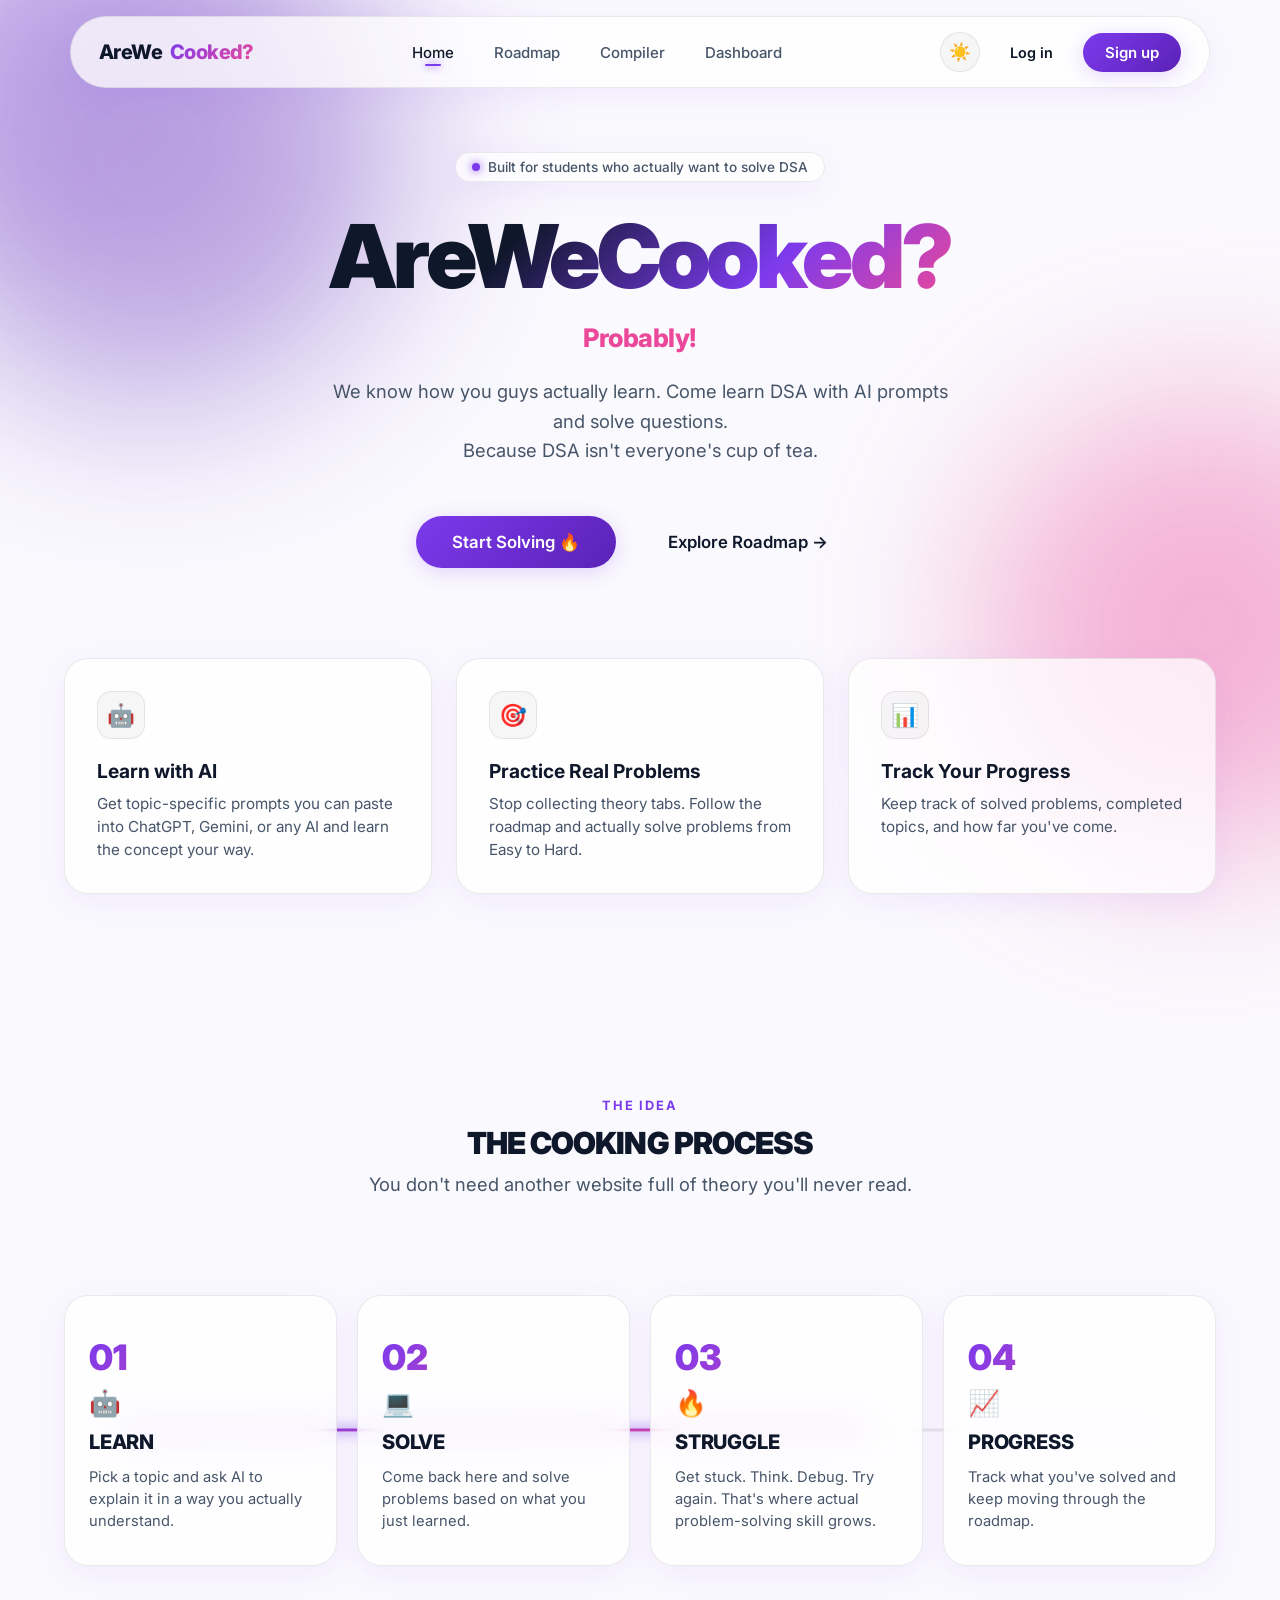
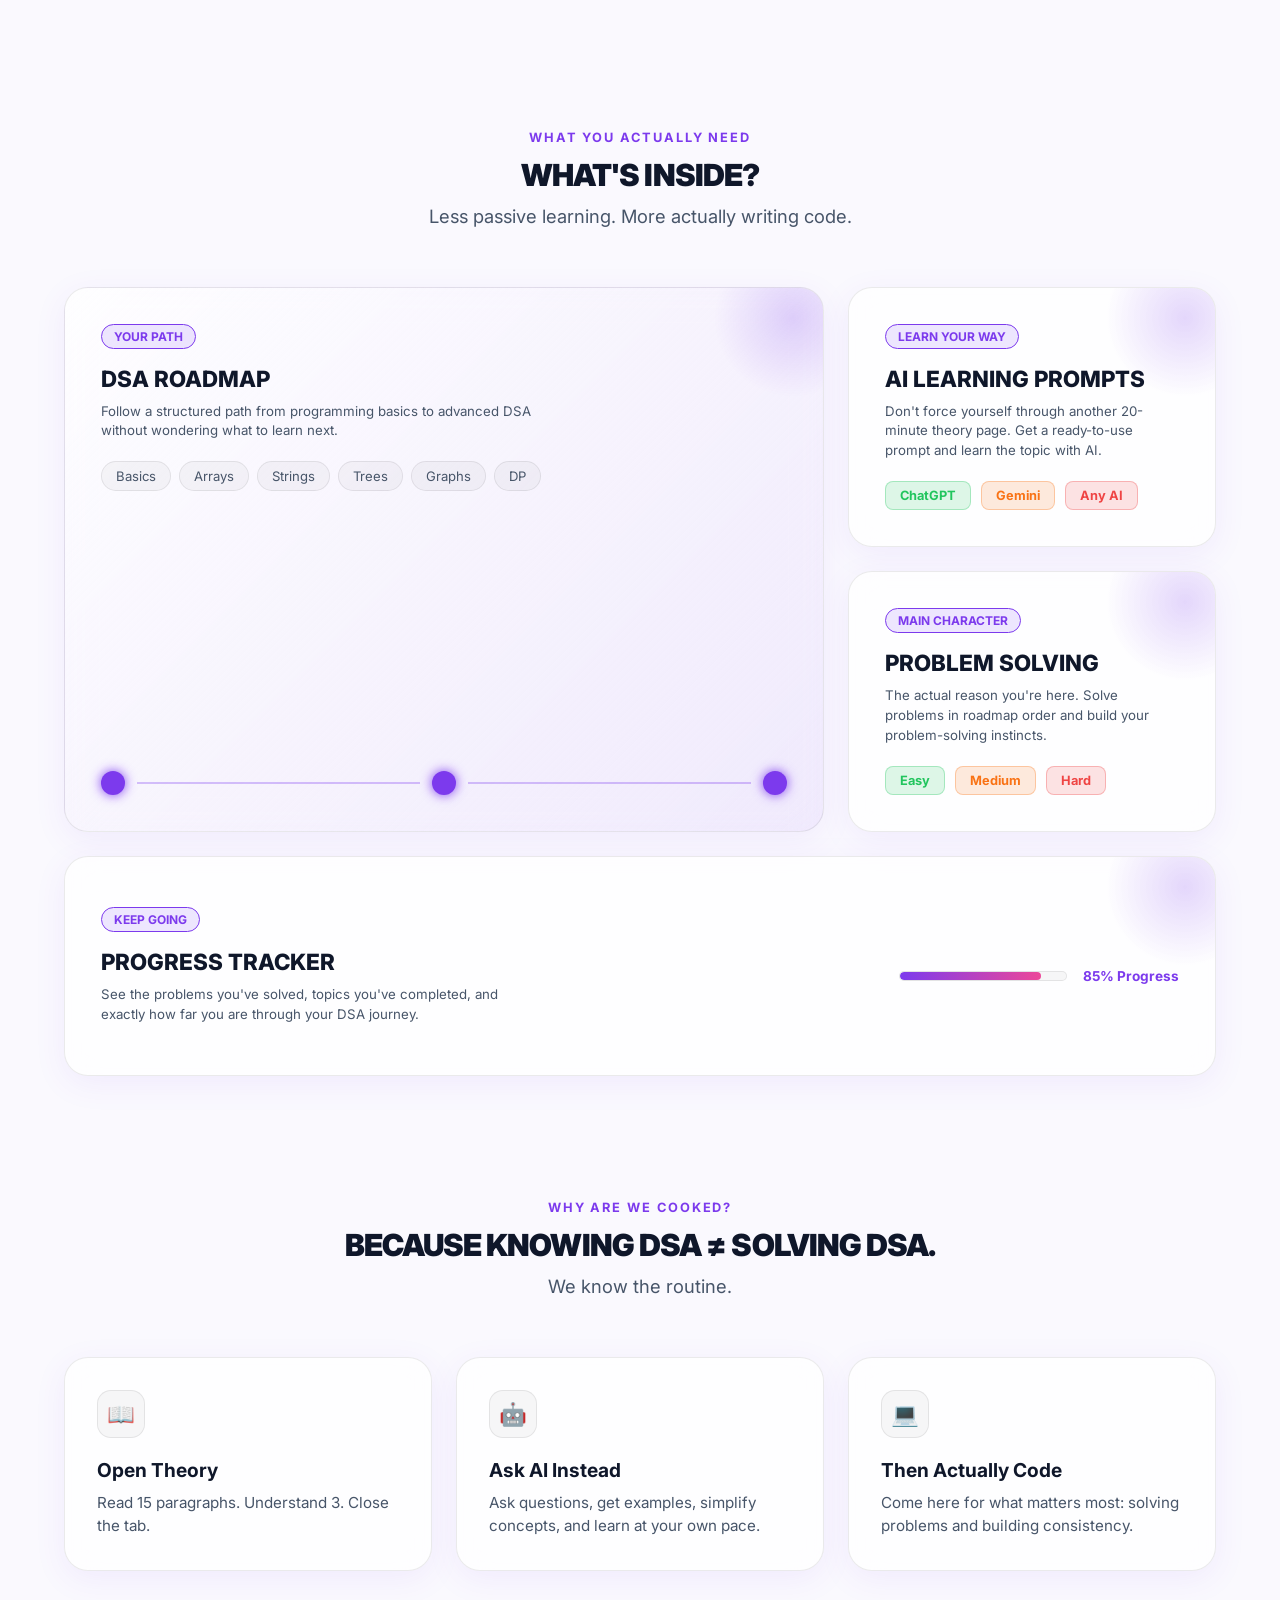
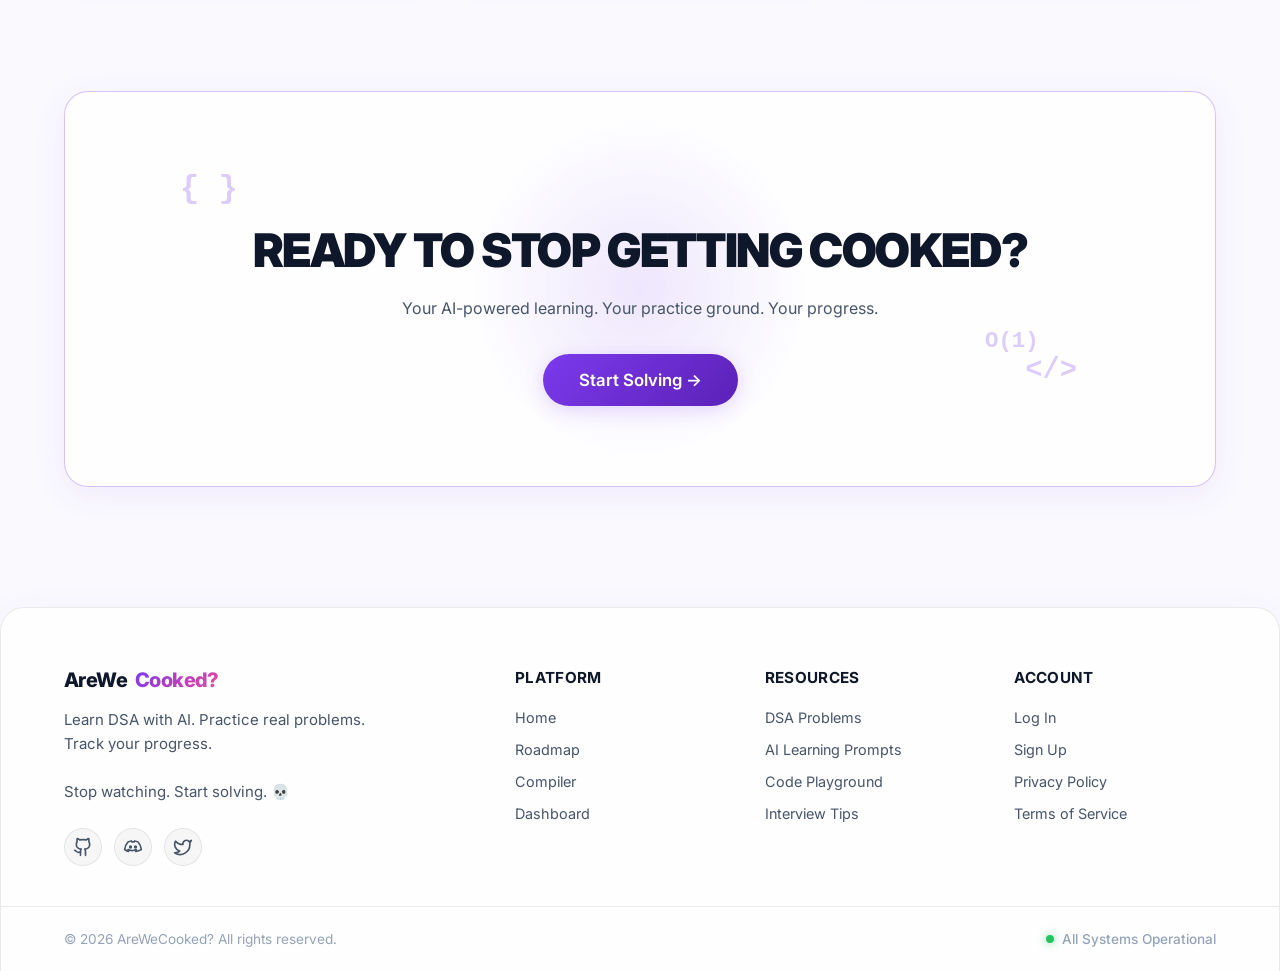
==== commit b9adece2: "1.1 prompts section added" ====
--- a/index.html
+++ b/index.html
@@ -1,329 +1,1231 @@
 <!DOCTYPE html>
 <html lang="en" data-theme="dark">
+
 <head>
   <meta charset="UTF-8">
   <meta name="viewport" content="width=device-width, initial-scale=1.0">
-  <title>AreWeCooked? — Master DSA Step-by-Step</title>
-  
+
+  <title>AreWeCooked? — Learn with AI. Solve DSA. Track Progress.</title>
+
   <!-- CSS Assets -->
   <link rel="stylesheet" href="css/theme.css">
   <link rel="stylesheet" href="css/style.css">
   <link rel="stylesheet" href="css/responsive.css">
-  
+
   <!-- Fonts -->
   <link rel="preconnect" href="https://fonts.googleapis.com">
   <link rel="preconnect" href="https://fonts.gstatic.com" crossorigin>
-  <link href="https://fonts.googleapis.com/css2?family=Inter:wght@400;500;600;700;800;900&display=swap" rel="stylesheet">
+
+  <link
+    href="https://fonts.googleapis.com/css2?family=Inter:wght@400;500;600;700;800;900&display=swap"
+    rel="stylesheet"
+  >
 </head>
+
 <body>
 
-  <!-- Background Lighting & Trackers -->
+  <!-- =========================================================
+       BACKGROUND LIGHTING
+       ========================================================= -->
+
   <div class="mouse-glow" id="mouseGlow"></div>
+
   <div class="orb orb-1"></div>
   <div class="orb orb-2"></div>
 
-  <!-- Floating Navigation -->
+
+  <!-- =========================================================
+       NAVBAR
+       ========================================================= -->
+
   <div class="navbar-wrapper">
+
     <nav class="navbar glass-panel">
+
       <a href="index.html" class="nav-brand">
         AreWe<span>Cooked?</span>
       </a>
 
       <ul class="nav-links" id="navLinks">
-        <li><a href="index.html" class="nav-link active">Home</a></li>
-        <li><a href="pages/roadmap.html" class="nav-link">Roadmap</a></li>
-        <li><a href="pages/compiler.html" class="nav-link">Compiler</a></li>
-        <li><a href="pages/dashboard.html" class="nav-link">Dashboard</a></li>
+
+        <li>
+          <a href="index.html" class="nav-link active">
+            Home
+          </a>
+        </li>
+
+        <li>
+          <a href="pages/roadmap.html" class="nav-link">
+            Roadmap
+          </a>
+        </li>
+
+        <li>
+          <a href="pages/compiler.html" class="nav-link">
+            Compiler
+          </a>
+        </li>
+
+        <li>
+          <a href="pages/dashboard.html" class="nav-link">
+            Dashboard
+          </a>
+        </li>
+
       </ul>
 
       <div class="nav-actions">
-        <button class="theme-toggle" id="themeToggle" aria-label="Toggle Theme">🌙</button>
-        <a href="pages/login.html" class="btn-secondary">Log in</a>
-        <a href="pages/signup.html" class="btn-primary">Sign up</a>
-        <button class="mobile-menu-btn" id="mobileMenuBtn" aria-label="Open Navigation Menu">☰</button>
-      </div>
+
+        <button
+          class="theme-toggle"
+          id="themeToggle"
+          aria-label="Toggle Theme"
+        >
+          🌙
+        </button>
+
+        <a
+          href="pages/login.html"
+          class="btn-secondary"
+        >
+          Log in
+        </a>
+
+        <a
+          href="pages/signup.html"
+          class="btn-primary"
+        >
+          Sign up
+        </a>
+
+        <button
+          class="mobile-menu-btn"
+          id="mobileMenuBtn"
+          aria-label="Open Navigation Menu"
+        >
+          ☰
+        </button>
+
+      </div>
+
     </nav>
+
   </div>
 
-  <!-- Hero Section -->
+
+  <!-- =========================================================
+       HERO
+       ========================================================= -->
+
   <main>
+
     <section class="hero">
+
       <div class="hero-badge glass-panel">
-        <span class="dot"></span> Designed for DSA Learners
-      </div>
+        <span class="dot"></span>
+        Built for students who actually want to solve DSA
+      </div>
+
 
       <h1 class="hero-title">
-        <span class="text-gradient">Are We</span>
-        <span class="text-gradient">Cooked?</span>
+
+        <span class="text-gradient">
+          AreWeCooked?
+        </span>
+
+        <!-- <span class="text-gradient">
+          Cooked ?
+        </span> -->
+
       </h1>
 
-      <div class="hero-subtitle">Probably.</div>
+
+      <div class="hero-subtitle">
+        Probably!
+      </div>
+
 
       <p class="hero-description">
-        But your DSA doesn't have to be. Learn Data Structures & Algorithms step-by-step, master core patterns, and build the confidence to solve tough technical challenges.
+
+      We know how you guys actually learn. Come learn DSA with
+       AI prompts and solve questions. <br>Because DSA isn't everyone's cup of tea. 
+
+        <!-- <br>
+
+        Your DSA journey, minus the boring theory. 💀 -->
+
       </p>
 
+
+      <!-- AI → PRACTICE → PROGRESS -->
+
+      <!-- <div class="hero-learning-flow">
+
+        <span>
+          🤖 Learn with AI
+        </span>
+
+        <strong>→</strong>
+
+        <span>
+          💻 Solve here
+        </span>
+
+        <strong>→</strong>
+
+        <span>
+          📊 Track progress
+        </span>
+
+      </div> -->
+
+<!-- 
+      <p class="hero-supporting-text">
+
+        Use AI to learn any topic your way,
+        then come here and actually solve the problems.
+
+      </p> -->
+
+
       <div class="hero-cta">
-        <button class="btn-primary btn-large" onclick="window.location.href='pages/signup.html'">Start Cooking 🔥</button>
-        <a href="pages/roadmap.html" class="btn-secondary btn-large">Explore Roadmap →</a>
-      </div>
-
-      <!-- Feature Highlights -->
+
+        <a
+          href="pages/roadmap.html"
+          class="btn-primary btn-large"
+        >
+          Start Solving 🔥
+        </a>
+
+        <a
+          href="pages/roadmap.html"
+          class="btn-secondary btn-large"
+        >
+          Explore Roadmap →
+        </a>
+
+      </div>
+
+
+      <!-- =====================================================
+           FEATURE HIGHLIGHTS
+           ===================================================== -->
+
       <div class="features-grid">
+
         <div class="feature-card glass-panel tilt-card">
-          <div class="feature-icon">🛣️</div>
-          <h3>Curated Roadmaps</h3>
-          <p>Structured pathways targeting pattern recognition rather than blind memorization.</p>
-        </div>
+
+          <div class="feature-icon">
+            🤖
+          </div>
+
+          <h3>
+            Learn with AI
+          </h3>
+
+          <p>
+            Get topic-specific prompts you can paste into
+            ChatGPT, Gemini, or any AI and learn the concept
+            your way.
+          </p>
+
+        </div>
+
 
         <div class="feature-card glass-panel tilt-card">
-          <div class="feature-icon">⚡</div>
-          <h3>In-Browser Compiler</h3>
-          <p>Test, execute, and inspect your code with instant dynamic output feedback.</p>
-        </div>
+
+          <div class="feature-icon">
+            🎯
+          </div>
+
+          <h3>
+            Practice Real Problems
+          </h3>
+
+          <p>
+            Stop collecting theory tabs. Follow the roadmap
+            and actually solve problems from Easy to Hard.
+          </p>
+
+        </div>
+
 
         <div class="feature-card glass-panel tilt-card">
-          <div class="feature-icon">📊</div>
-          <h3>Progress Dashboard</h3>
-          <p>Track problem metrics, completion velocity, and personal growth targets.</p>
-        </div>
-      </div>
+
+          <div class="feature-icon">
+            📊
+          </div>
+
+          <h3>
+            Track Your Progress
+          </h3>
+
+          <p>
+            Keep track of solved problems, completed topics,
+            and how far you've come.
+          </p>
+
+        </div>
+
+      </div>
+
     </section>
+
   </main>
 
-<!-- ==========================================
-       SECTION 1 — THE COOKING PROCESS
-       ========================================== -->
+
+  <!-- =========================================================
+       SECTION 1 — THE ACTUAL COOKING PROCESS
+       ========================================================= -->
+
   <section class="cooking-process-section reveal-on-scroll">
+
     <div class="section-container">
+
       <div class="section-header text-center">
-        <span class="section-tag">METHODOLOGY</span>
-        <h2 class="section-title">THE COOKING PROCESS</h2>
-        <p class="section-subtitle">From completely cooked to actually cooking.</p>
-      </div>
+
+        <span class="section-tag">
+          THE IDEA
+        </span>
+
+        <h2 class="section-title">
+          THE COOKING PROCESS
+        </h2>
+
+        <p class="section-subtitle">
+          You don't need another website full of theory you'll never read.
+        </p>
+
+      </div>
+
 
       <div class="timeline-wrapper">
-        <!-- Connecting Glow Line -->
+
         <div class="timeline-line-bg"></div>
-        <div class="timeline-line-progress" id="timelineProgress"></div>
+
+        <div
+          class="timeline-line-progress"
+          id="timelineProgress"
+        ></div>
+
 
         <div class="timeline-steps">
-          <!-- Step 01 -->
-          <div class="timeline-step tilt-card glass-panel" data-step="1">
+
+
+          <!-- STEP 01 -->
+
+          <div
+            class="timeline-step tilt-card glass-panel"
+            data-step="1"
+          >
+
             <div class="step-badge-glow"></div>
+
+            <div class="step-number">
+              01
+            </div>
+
+            <div class="step-icon">
+              🤖
+            </div>
+
+            <h3 class="step-title">
+              LEARN
+            </h3>
+
+            <p class="step-desc">
+              Pick a topic and ask AI to explain it
+              in a way you actually understand.
+            </p>
+
+          </div>
+
+
+          <!-- STEP 02 -->
+
+          <div
+            class="timeline-step tilt-card glass-panel"
+            data-step="2"
+          >
+
+            <div class="step-badge-glow"></div>
+
+            <div class="step-number">
+              02
+            </div>
+
+            <div class="step-icon">
+              💻
+            </div>
+
+            <h3 class="step-title">
+              SOLVE
+            </h3>
+
+            <p class="step-desc">
+              Come back here and solve problems
+              based on what you just learned.
+            </p>
+
+          </div>
+
+
+          <!-- STEP 03 -->
+
+          <div
+            class="timeline-step tilt-card glass-panel"
+            data-step="3"
+          >
+
+            <div class="step-badge-glow"></div>
+
+            <div class="step-number">
+              03
+            </div>
+
+            <div class="step-icon">
+              🔥
+            </div>
+
+            <h3 class="step-title">
+              STRUGGLE
+            </h3>
+
+            <p class="step-desc">
+              Get stuck. Think. Debug. Try again.
+              That's where actual problem-solving skill grows.
+            </p>
+
+          </div>
+
+
+          <!-- STEP 04 -->
+
+          <div
+            class="timeline-step tilt-card glass-panel"
+            data-step="4"
+          >
+
+            <div class="step-badge-glow"></div>
+
+            <div class="step-number">
+              04
+            </div>
+
+            <div class="step-icon">
+              📈
+            </div>
+
+            <h3 class="step-title">
+              PROGRESS
+            </h3>
+
+            <p class="step-desc">
+              Track what you've solved and keep moving
+              through the roadmap.
+            </p>
+
+          </div>
+
+
+        </div>
+
+      </div>
+
+    </div>
+
+  </section>
+
+
+  <!-- =========================================================
+       SECTION 2 — WHAT'S INSIDE?
+       ========================================================= -->
+
+  <section class="bento-section reveal-on-scroll">
+
+    <div class="section-container">
+
+      <div class="section-header text-center">
+
+        <span class="section-tag">
+          WHAT YOU ACTUALLY NEED
+        </span>
+
+        <h2 class="section-title">
+          WHAT'S INSIDE?
+        </h2>
+
+        <p class="section-subtitle">
+          Less passive learning. More actually writing code.
+        </p>
+
+      </div>
+
+
+      <div class="bento-grid">
+
+
+        <!-- ===================================================
+             CARD 1 — ROADMAP
+             =================================================== -->
+
+        <div
+          class="bento-card bento-hero tilt-card glass-panel"
+        >
+
+          <div class="bento-glow"></div>
+
+          <div class="bento-content">
+
+            <div class="bento-badge">
+              YOUR PATH
+            </div>
+
+            <h3 class="bento-title">
+              DSA ROADMAP
+            </h3>
+
+            <p class="bento-desc">
+              Follow a structured path from programming
+              basics to advanced DSA without wondering
+              what to learn next.
+            </p>
+
+            <div class="bento-tags">
+
+              <span>
+                Basics
+              </span>
+
+              <span>
+                Arrays
+              </span>
+
+              <span>
+                Strings
+              </span>
+
+              <span>
+                Trees
+              </span>
+
+              <span>
+                Graphs
+              </span>
+
+              <span>
+                DP
+              </span>
+
+            </div>
+
+          </div>
+
+
+          <div class="bento-visual roadmap-visual">
+
+            <div class="node node-1"></div>
+
+            <div class="node-line"></div>
+
+            <div class="node node-2"></div>
+
+            <div class="node-line"></div>
+
+            <div class="node node-3"></div>
+
+          </div>
+
+        </div>
+
+
+        <!-- ===================================================
+             CARD 2 — AI LEARNING
+             =================================================== -->
+
+        <div
+          class="bento-card bento-medium tilt-card glass-panel"
+        >
+
+          <div class="bento-glow"></div>
+
+          <div class="bento-content">
+
+            <div class="bento-badge">
+              LEARN YOUR WAY
+            </div>
+
+            <h3 class="bento-title">
+              AI LEARNING PROMPTS
+            </h3>
+
+            <p class="bento-desc">
+              Don't force yourself through another
+              20-minute theory page. Get a ready-to-use
+              prompt and learn the topic with AI.
+            </p>
+
+          </div>
+
+
+          <div class="bento-visual difficulty-pills">
+
+            <span class="pill easy">
+              ChatGPT
+            </span>
+
+            <span class="pill medium">
+              Gemini
+            </span>
+
+            <span class="pill hard">
+              Any AI
+            </span>
+
+          </div>
+
+        </div>
+
+
+        <!-- ===================================================
+             CARD 3 — PROBLEM SOLVING
+             =================================================== -->
+
+        <div
+          class="bento-card bento-medium tilt-card glass-panel"
+        >
+
+          <div class="bento-glow"></div>
+
+          <div class="bento-content">
+
+            <div class="bento-badge">
+              MAIN CHARACTER
+            </div>
+
+            <h3 class="bento-title">
+              PROBLEM SOLVING
+            </h3>
+
+            <p class="bento-desc">
+              The actual reason you're here.
+              Solve problems in roadmap order and
+              build your problem-solving instincts.
+            </p>
+
+          </div>
+
+
+          <div class="bento-visual difficulty-pills">
+
+            <span class="pill easy">
+              Easy
+            </span>
+
+            <span class="pill medium">
+              Medium
+            </span>
+
+            <span class="pill hard">
+              Hard
+            </span>
+
+          </div>
+
+        </div>
+
+<!---
+        ===================================================
+             CARD 4 — COMPILER
+             =================================================== 
+
+        <div
+          class="bento-card bento-compiler tilt-card glass-panel"
+        >
+
+          <div class="bento-glow"></div>
+
+          <div class="bento-content">
+
+            <div class="bento-badge">
+              BUILD & TEST
+            </div>
+
+            <h3 class="bento-title">
+              ONLINE COMPILER
+            </h3>
+
+            <p class="bento-desc">
+              Write, run and test your solutions without
+              leaving the platform.
+            </p>
+
+          </div>
+
+          <div class="bento-visual code-preview-box">
+
+            <code>
+              <span class="keyword">solve</span>
+              <span class="fn">DSA</span>() {
+              <span class="comment">// keep cooking</span>
+              }
+            </code>
+
+          </div>
+        </div>
+      -->
+<!-- ===================================================
+             ADDITIONAL CARD
+             =================================================== -->
+
+<!-- MY APPROACH CARD --><!---
+<section class="approach-card">
+
+    <div class="approach-header">
+        <span class="approach-label">THE AREWECOOKED? METHOD</span>
+        <h2>Don't learn DSA the boring way.</h2>
+        <p>
+            Learn with AI. Practice here. Build your problem-solving skills.
+        </p>
+    </div>
+
+    <div class="approach-flow">
+
+        <div class="approach-step">
             <div class="step-number">01</div>
-            <div class="step-icon">💡</div>
-            <h3 class="step-title">LEARN</h3>
-            <p class="step-desc">Understand the concept before jumping into problems.</p>
-          </div>
-
-          <!-- Step 02 -->
-          <div class="timeline-step tilt-card glass-panel" data-step="2">
-            <div class="step-badge-glow"></div>
+            <div>
+                <h3>Learn with AI</h3>
+                <p>
+                    Pick a topic and ask ChatGPT, Gemini, or any AI
+                    to teach it your way.
+                </p>
+            </div>
+        </div>
+
+        <div class="approach-arrow">→</div>
+
+        <div class="approach-step">
             <div class="step-number">02</div>
-            <div class="step-icon">👁️</div>
-            <h3 class="step-title">VISUALIZE</h3>
-            <p class="step-desc">See how the logic and algorithms actually work.</p>
-          </div>
-
-          <!-- Step 03 -->
-          <div class="timeline-step tilt-card glass-panel" data-step="3">
-            <div class="step-badge-glow"></div>
+            <div>
+                <h3>Practice here</h3>
+                <p>
+                    Come back and solve problems in roadmap order.
+                </p>
+            </div>
+        </div>
+
+        <div class="approach-arrow">→</div>
+
+        <div class="approach-step">
             <div class="step-number">03</div>
-            <div class="step-icon">⚡</div>
-            <h3 class="step-title">SOLVE</h3>
-            <p class="step-desc">Start with Easy problems and gradually move to Medium and Hard.</p>
-          </div>
-
-          <!-- Step 04 -->
-          <div class="timeline-step tilt-card glass-panel" data-step="4">
-            <div class="step-badge-glow"></div>
-            <div class="step-number">04</div>
-            <div class="step-icon">🔄</div>
-            <h3 class="step-title">REPEAT</h3>
-            <p class="step-desc">Practice consistently until DSA stops feeling impossible.</p>
-          </div>
-        </div>
-      </div>
+            <div>
+                <h3>Track & improve</h3>
+                <p>
+                    Track what you've solved and keep moving forward.
+                </p>
+            </div>
+        </div>
+
     </div>
+
+    <div class="approach-bottom">
+        <span>🎯</span>
+        <strong>Your AI teaches. You solve.</strong>
+    </div>
+
+</section>
+
+-->
+
+        <!-- ===================================================
+             CARD 5 — PROGRESS
+             =================================================== -->
+
+        <div
+          class="bento-card bento-wide tilt-card glass-panel"
+        >
+
+          <div class="bento-glow"></div>
+
+          <div class="bento-content">
+
+            <div class="bento-badge">
+              KEEP GOING
+            </div>
+
+            <h3 class="bento-title">
+              PROGRESS TRACKER
+            </h3>
+
+            <p class="bento-desc">
+              See the problems you've solved, topics you've
+              completed, and exactly how far you are through
+              your DSA journey.
+            </p>
+
+          </div>
+
+
+          <div class="bento-visual progress-meter">
+
+            <div class="meter-bar">
+
+              <div class="meter-fill"></div>
+
+            </div>
+
+            <span class="meter-text">
+              85% Progress
+            </span>
+
+          </div>
+
+        </div>
+
+
+      </div>
+
+    </div>
+
   </section>
 
-  <!-- ==========================================
-       SECTION 2 — WHAT'S INSIDE? (BENTO GRID)
-       ========================================== -->
-  <section class="bento-section reveal-on-scroll">
+
+  <!-- =========================================================
+       SECTION 3 — WHY THIS EXISTS
+       ========================================================= -->
+
+  <section class="cooking-process-section reveal-on-scroll">
+
     <div class="section-container">
+
       <div class="section-header text-center">
-        <span class="section-tag">FEATURE ARCHITECTURE</span>
-        <h2 class="section-title">WHAT'S INSIDE?</h2>
-        <p class="section-subtitle">Everything you need to stop getting cooked by DSA.</p>
-      </div>
-
-      <div class="bento-grid">
-        <!-- Bento Card 1: DSA Roadmap (Large Hero Card) -->
-        <div class="bento-card bento-hero tilt-card glass-panel">
-          <div class="bento-glow"></div>
-          <div class="bento-content">
-            <div class="bento-badge">Core Pathway</div>
-            <h3 class="bento-title">DSA ROADMAP</h3>
-            <p class="bento-desc">18 carefully structured topics from Basics to Advanced.</p>
-            <div class="bento-tags">
-              <span>Arrays & Strings</span>
-              <span>Trees & Graphs</span>
-              <span>DP</span>
-              <span>Bit Manipulation</span>
-            </div>
-          </div>
-          <div class="bento-visual roadmap-visual">
-            <div class="node node-1"></div>
-            <div class="node-line"></div>
-            <div class="node node-2"></div>
-            <div class="node-line"></div>
-            <div class="node node-3"></div>
-          </div>
-        </div>
-
-        <!-- Bento Card 2: Problem Solving -->
-        <div class="bento-card bento-medium tilt-card glass-panel">
-          <div class="bento-glow"></div>
-          <div class="bento-content">
-            <h3 class="bento-title">PROBLEM SOLVING</h3>
-            <p class="bento-desc">Easy → Medium → Hard problems to build real problem-solving skills.</p>
-          </div>
-          <div class="bento-visual difficulty-pills">
-            <span class="pill easy">Easy</span>
-            <span class="pill medium">Medium</span>
-            <span class="pill hard">Hard</span>
-          </div>
-        </div>
-
-        <!-- Bento Card 3: Online Compiler -->
-        <div class="bento-card bento-compiler tilt-card glass-panel">
-          <div class="bento-glow"></div>
-          <div class="bento-content">
-            <h3 class="bento-title">ONLINE COMPILER</h3>
-            <p class="bento-desc">Write, run and test code in your language of choice.</p>
-          </div>
-          <div class="bento-visual code-preview-box">
-            <code><span class="keyword">function</span> <span class="fn">cookDSA</span>() { <span class="comment">// O(1) Solution</span> }</code>
-          </div>
-        </div>
-
-        <!-- Bento Card 4: Progress -->
-        <div class="bento-card bento-wide tilt-card glass-panel">
-          <div class="bento-glow"></div>
-          <div class="bento-content">
-            <h3 class="bento-title">PROGRESS TRACKER</h3>
-            <p class="bento-desc">Keep track of what you've learned and what still needs work.</p>
-          </div>
-          <div class="bento-visual progress-meter">
-            <div class="meter-bar"><div class="meter-fill"></div></div>
-            <span class="meter-text">85% Interview Ready</span>
-          </div>
-        </div>
-      </div>
+
+        <span class="section-tag">
+          WHY ARE WE COOKED?
+        </span>
+
+        <h2 class="section-title">
+          BECAUSE KNOWING DSA ≠ SOLVING DSA.
+        </h2>
+
+        <p class="section-subtitle">
+          We know the routine.
+        </p>
+
+      </div>
+
+
+      <div class="features-grid">
+
+
+        <div class="feature-card glass-panel tilt-card">
+
+          <div class="feature-icon">
+            📖
+          </div>
+
+          <h3>
+            Open Theory
+          </h3>
+
+          <p>
+            Read 15 paragraphs. Understand 3.
+            Close the tab.
+          </p>
+
+        </div>
+
+
+        <div class="feature-card glass-panel tilt-card">
+
+          <div class="feature-icon">
+            🤖
+          </div>
+
+          <h3>
+            Ask AI Instead
+          </h3>
+
+          <p>
+            Ask questions, get examples, simplify concepts,
+            and learn at your own pace.
+          </p>
+
+        </div>
+
+
+        <div class="feature-card glass-panel tilt-card">
+
+          <div class="feature-icon">
+            💻
+          </div>
+
+          <h3>
+            Then Actually Code
+          </h3>
+
+          <p>
+            Come here for what matters most:
+            solving problems and building consistency.
+          </p>
+
+        </div>
+
+
+      </div>
+
     </div>
+
   </section>
 
-  <!-- ==========================================
-       SECTION 3 — FINAL CINEMATIC CTA
-       ========================================== -->
+
+  <!-- =========================================================
+       FINAL CTA
+       ========================================================= -->
+
   <section class="final-cta-section reveal-on-scroll">
+
     <div class="cta-glass-card glass-panel">
-      <!-- Floating Background Decorative Symbols -->
+
+
+      <!-- Decorative Elements -->
+
       <div class="cta-bg-elements">
-        <span class="code-symbol float-1">{ }</span>
-        <span class="code-symbol float-2">&lt;/&gt;</span>
-        <span class="code-symbol float-3">O(1)</span>
+
+        <span class="code-symbol float-1">
+          { }
+        </span>
+
+        <span class="code-symbol float-2">
+          &lt;/&gt;
+        </span>
+
+        <span class="code-symbol float-3">
+          O(1)
+        </span>
+
         <div class="cta-glow-orb"></div>
+
         <div class="cta-grid-pattern"></div>
-      </div>
+
+      </div>
+
 
       <div class="cta-content">
-        <h2 class="cta-title">STILL GETTING COOKED?</h2>
-        <p class="cta-subtitle">Then it's probably time to start cooking.</p>
+
+        <h2 class="cta-title">
+          READY TO STOP GETTING COOKED?
+        </h2>
+
+        <p class="cta-subtitle">
+          Your AI-powered learning. Your practice ground. Your progress.
+        </p>
+
+
         <div class="cta-button-wrapper">
-          <a href="pages/roadmap.html" class="btn-primary btn-large cta-btn">
-            Explore the Roadmap →
+
+          <a
+            href="pages/roadmap.html"
+            class="btn-primary btn-large cta-btn"
+          >
+            Start Solving →
           </a>
-        </div>
-      </div>
+
+        </div>
+
+      </div>
+
     </div>
+
   </section>
-  
-<!-- Premium Footer -->
+
+
+  <!-- =========================================================
+       FOOTER
+       ========================================================= -->
+
   <footer class="site-footer glass-panel">
+
     <div class="footer-container">
-      
-      <!-- Brand & Social Column -->
+
+
+      <!-- BRAND -->
+
       <div class="footer-brand-col">
-        <a href="index.html" class="nav-brand">
+
+        <a
+          href="index.html"
+          class="nav-brand"
+        >
           AreWe<span>Cooked?</span>
         </a>
+
+
         <p class="footer-tagline">
-          Stop getting cooked in technical interviews. Master Data Structures & Algorithms with structured patterns and real-time execution.
+
+          Learn DSA with AI.
+          Practice real problems.
+          Track your progress.
+
+          <br><br>
+
+          Stop watching. Start solving. 💀
+
         </p>
+
+
         <div class="footer-socials">
-          <a href="#" class="social-icon" aria-label="GitHub">
-            <svg width="20" height="20" viewBox="0 0 24 24" fill="none" stroke="currentColor" stroke-width="2" stroke-linecap="round" stroke-linejoin="round"><path d="M15 22v-4a4.8 4.8 0 0 0-1-3.5c3 0 6-2 6-5.5.08-1.25-.27-2.48-1-3.5.28-1.15.28-2.35 0-3.5 0 0-1 0-3 1.5-2.64-.5-5.36-.5-8 0C6 2 5 2 5 2c-.3 1.15-.3 2.35 0 3.5A5.403 5.403 0 0 0 4 9c0 3.5 3 5.5 6 5.5-.39.49-.68 1.05-.85 1.65-.17.6-.22 1.23-.15 1.85v4"></path><path d="M9 18c-4.51 2-5-2-7-2"></path></svg>
+
+          <a
+            href="#"
+            class="social-icon"
+            aria-label="GitHub"
+          >
+
+            <svg
+              width="20"
+              height="20"
+              viewBox="0 0 24 24"
+              fill="none"
+              stroke="currentColor"
+              stroke-width="2"
+              stroke-linecap="round"
+              stroke-linejoin="round"
+            >
+
+              <path
+                d="M15 22v-4a4.8 4.8 0 0 0-1-3.5c3 0 6-2 6-5.5.08-1.25-.27-2.48-1-3.5.28-1.15.28-2.35 0-3.5 0 0-1 0-3 1.5-2.64-.5-5.36-.5-8 0C6 2 5 2 5 2c-.3 1.15-.3 2.35 0 3.5A5.403 5.403 0 0 0 4 9c0 3.5 3 5.5 6 5.5-.39.49-.68 1.05-.85 1.65-.17.6-.22 1.23-.15 1.85v4"
+              ></path>
+
+              <path
+                d="M9 18c-4.51 2-5-2-7-2"
+              ></path>
+
+            </svg>
+
           </a>
-          <a href="#" class="social-icon" aria-label="Discord">
-            <svg width="20" height="20" viewBox="0 0 24 24" fill="none" stroke="currentColor" stroke-width="2" stroke-linecap="round" stroke-linejoin="round"><path d="M18 6h0a14.5 14.5 0 0 0-4-1.25h0a15.8 15.8 0 0 0-.6 1.2 13.9 13.9 0 0 0-2.8 0 16 16 0 0 0-.6-1.2h0A14.5 14.5 0 0 0 6 6h0A15.4 15.4 0 0 0 2 15h0a14.7 14.7 0 0 0 4.5 2.2h0A11.3 11.3 0 0 0 7.5 16h0a9.6 9.6 0 0 1-1.5-.7h0s.1-.1.2-.2a10.6 10.6 0 0 0 9.6 0s.1.1.2.2h0a9.6 9.6 0 0 1-1.5.7h0a11.3 11.3 0 0 0 1 1.2h0A14.7 14.7 0 0 0 22 15h0A15.4 15.4 0 0 0 18 6z"></path><circle cx="9" cy="12" r="1"></circle><circle cx="15" cy="12" r="1"></circle></svg>
+
+
+          <a
+            href="#"
+            class="social-icon"
+            aria-label="Discord"
+          >
+
+            <svg
+              width="20"
+              height="20"
+              viewBox="0 0 24 24"
+              fill="none"
+              stroke="currentColor"
+              stroke-width="2"
+              stroke-linecap="round"
+              stroke-linejoin="round"
+            >
+
+              <path
+                d="M18 6h0a14.5 14.5 0 0 0-4-1.25h0a15.8 15.8 0 0 0-.6 1.2 13.9 13.9 0 0 0-2.8 0 16 16 0 0 0-.6-1.2h0A14.5 14.5 0 0 0 6 6h0A15.4 15.4 0 0 0 2 15h0a14.7 14.7 0 0 0 4.5 2.2h0A11.3 11.3 0 0 0 7.5 16h0a9.6 9.6 0 0 1-1.5-.7h0s.1-.1.2-.2a10.6 10.6 0 0 0 9.6 0s.1.1.2.2h0a9.6 9.6 0 0 1-1.5.7h0a11.3 11.3 0 0 0 1 1.2h0A14.7 14.7 0 0 0 22 15h0A15.4 15.4 0 0 0 18 6z"
+              ></path>
+
+              <circle
+                cx="9"
+                cy="12"
+                r="1"
+              ></circle>
+
+              <circle
+                cx="15"
+                cy="12"
+                r="1"
+              ></circle>
+
+            </svg>
+
           </a>
-          <a href="#" class="social-icon" aria-label="Twitter / X">
-            <svg width="20" height="20" viewBox="0 0 24 24" fill="none" stroke="currentColor" stroke-width="2" stroke-linecap="round" stroke-linejoin="round"><path d="M22 4s-.7 2.1-2 3.4c1.6 10-9.4 17.3-18 11.6 2.2.1 4.4-.6 6-2C3 15.5.5 9.6 3 5c2.2 2.6 5.6 4.1 9 4-.9-4.2 4-6.6 7-3.8 1.1 0 3-1.2 3-1.2z"></path></svg>
+
+
+          <a
+            href="#"
+            class="social-icon"
+            aria-label="Twitter / X"
+          >
+
+            <svg
+              width="20"
+              height="20"
+              viewBox="0 0 24 24"
+              fill="none"
+              stroke="currentColor"
+              stroke-width="2"
+              stroke-linecap="round"
+              stroke-linejoin="round"
+            >
+
+              <path
+                d="M22 4s-.7 2.1-2 3.4c1.6 10-9.4 17.3-18 11.6 2.2.1 4.4-.6 6-2C3 15.5.5 9.6 3 5c2.2 2.6 5.6 4.1 9 4-.9-4.2 4-6.6 7-3.8 1.1 0 3-1.2 3-1.2z"
+              ></path>
+
+            </svg>
+
           </a>
-        </div>
-      </div>
-
-      <!-- Links Column 1: Navigation -->
+
+        </div>
+
+      </div>
+
+
+      <!-- PLATFORM LINKS -->
+
       <div class="footer-links-col">
-        <h4 class="footer-heading">Platform</h4>
+
+        <h4 class="footer-heading">
+          Platform
+        </h4>
+
         <ul class="footer-links">
-          <li><a href="index.html">Home</a></li>
-          <li><a href="pages/roadmap.html">Roadmap</a></li>
-          <li><a href="pages/compiler.html">Compiler</a></li>
-          <li><a href="pages/dashboard.html">Dashboard</a></li>
+
+          <li>
+            <a href="index.html">
+              Home
+            </a>
+          </li>
+
+          <li>
+            <a href="pages/roadmap.html">
+              Roadmap
+            </a>
+          </li>
+
+          <li>
+            <a href="pages/compiler.html">
+              Compiler
+            </a>
+          </li>
+
+          <li>
+            <a href="pages/dashboard.html">
+              Dashboard
+            </a>
+          </li>
+
         </ul>
-      </div>
-
-      <!-- Links Column 2: Resources -->
+
+      </div>
+
+
+      <!-- RESOURCES -->
+
       <div class="footer-links-col">
-        <h4 class="footer-heading">Resources</h4>
+
+        <h4 class="footer-heading">
+          Resources
+        </h4>
+
         <ul class="footer-links">
-          <li><a href="pages/roadmap.html">DSA Patterns</a></li>
-          <li><a href="pages/compiler.html">Code Playground</a></li>
-          <li><a href="#">Interview Tips</a></li>
-          <li><a href="#">Cheat Sheets</a></li>
+
+          <li>
+            <a href="pages/roadmap.html">
+              DSA Problems
+            </a>
+          </li>
+
+          <li>
+            <a href="pages/roadmap.html">
+              AI Learning Prompts
+            </a>
+          </li>
+
+          <li>
+            <a href="pages/compiler.html">
+              Code Playground
+            </a>
+          </li>
+
+          <li>
+            <a href="#">
+              Interview Tips
+            </a>
+          </li>
+
         </ul>
-      </div>
-
-      <!-- Links Column 3: Account -->
+
+      </div>
+
+
+      <!-- ACCOUNT -->
+
       <div class="footer-links-col">
-        <h4 class="footer-heading">Account</h4>
+
+        <h4 class="footer-heading">
+          Account
+        </h4>
+
         <ul class="footer-links">
-          <li><a href="pages/login.html">Log In</a></li>
-          <li><a href="pages/signup.html">Sign Up</a></li>
-          <li><a href="#">Privacy Policy</a></li>
-          <li><a href="#">Terms of Service</a></li>
+
+          <li>
+            <a href="pages/login.html">
+              Log In
+            </a>
+          </li>
+
+          <li>
+            <a href="pages/signup.html">
+              Sign Up
+            </a>
+          </li>
+
+          <li>
+            <a href="#">
+              Privacy Policy
+            </a>
+          </li>
+
+          <li>
+            <a href="#">
+              Terms of Service
+            </a>
+          </li>
+
         </ul>
-      </div>
+
+      </div>
+
 
     </div>
 
-    <!-- Bottom Bar -->
+
+    <!-- FOOTER BOTTOM -->
+
     <div class="footer-bottom">
+
       <div class="footer-bottom-container">
-        <p class="copyright">&copy; 2026 AreWeCooked? All rights reserved.</p>
+
+        <p class="copyright">
+          &copy; 2026 AreWeCooked? All rights reserved.
+        </p>
+
         <div class="system-status">
+
           <span class="status-dot"></span>
+
           All Systems Operational
-        </div>
-      </div>
+
+        </div>
+
+      </div>
+
     </div>
+
   </footer>
-  <!-- JS Assets -->
+
+
+  <!-- =========================================================
+       JS ASSETS
+       ========================================================= -->
+
   <script src="js/theme.js"></script>
   <script src="js/main.js"></script>
+
 </body>
+
 </html>
--- a/css/style.css
+++ b/css/style.css
@@ -256,6 +256,7 @@
   font-weight: 500;
   color: var(--text-secondary);
   margin-bottom: 28px;
+
 }
 
 .hero-badge .dot {
@@ -288,7 +289,7 @@
 }
 
 .hero-subtitle {
-  font-size: clamp(1.8rem, 4vw, 3rem);
+  font-size: clamp(1rem, 2vw, 2.5rem);
   font-weight: 800;
   color: var(--accent-pink);
   margin-bottom: 24px;
@@ -300,7 +301,7 @@
   font-size: 1.15rem;
   line-height: 1.6;
   color: var(--text-secondary);
-  margin-bottom: 40px;
+  margin-bottom: 50px;
 }
 
 .hero-cta {
@@ -535,7 +536,7 @@
 }
 
 .section-title {
-  font-size: clamp(2rem, 4vw, 3.2rem);
+  font-size: clamp(1.9rem, 2.3vw, 1.8rem);
   font-weight: 900;
   letter-spacing: -0.03em;
   color: var(--text-primary);
@@ -713,7 +714,7 @@
 
 .bento-desc {
   color: var(--text-secondary);
-  font-size: 0.95rem;
+  font-size: 0.83rem;
   line-height: 1.5;
   max-width: 440px;
 }
@@ -842,14 +843,15 @@
 }
 
 .cta-title {
-  font-size: clamp(2.4rem, 5vw, 4rem);
+  font-size: clamp(1.5rem, 3.7vw, 2.9rem);
   font-weight: 900;
   letter-spacing: -0.03em;
-  margin-bottom: 12px;
+  margin-bottom: 20px;
+  margin-top: 50px;
 }
 
 .cta-subtitle {
-  font-size: 1.25rem;
+  font-size: 1rem;
   color: var(--text-secondary);
   margin-bottom: 36px;
 }
@@ -886,4 +888,285 @@
   background: radial-gradient(circle, var(--accent-glow) 0%, rgba(0,0,0,0) 70%);
   border-radius: 50%;
   opacity: 0.6;
-}+}
+/* ==========================================
+   AUTHENTICATION PAGES (LOGIN & SIGNUP)
+   ========================================== */
+
+.auth-page {
+  min-height: 100vh;
+  display: flex;
+  flex-direction: column;
+}
+
+.auth-top-controls {
+  position: absolute;
+  top: 24px;
+  left: 24px;
+  right: 24px;
+  display: flex;
+  justify-content: space-between;
+  align-items: center;
+  z-index: 100;
+}
+
+.back-link {
+  text-decoration: none;
+  color: var(--text-secondary);
+  font-weight: 600;
+  font-size: 0.938rem;
+  transition: color var(--transition-fast), transform var(--transition-fast);
+}
+
+.back-link:hover {
+  color: var(--text-primary);
+  transform: translateX(-3px);
+}
+
+.auth-container {
+  flex: 1;
+  display: flex;
+  align-items: center;
+  justify-content: center;
+  padding: 80px 24px 40px 24px;
+  position: relative;
+  z-index: 10;
+}
+
+.auth-card {
+  width: 100%;
+  max-width: 440px;
+  border-radius: var(--radius-lg);
+  padding: 40px 32px;
+  box-shadow: var(--glass-shadow);
+  border: 1px solid var(--glass-border);
+}
+
+.auth-header {
+  text-align: center;
+  margin-bottom: 28px;
+}
+
+.auth-header .nav-brand {
+  justify-content: center;
+  margin-bottom: 16px;
+  font-size: 1.4rem;
+}
+
+.auth-title {
+  font-size: 1.75rem;
+  font-weight: 800;
+  letter-spacing: -0.02em;
+  margin-bottom: 6px;
+}
+
+.auth-subtitle {
+  color: var(--text-secondary);
+  font-size: 0.938rem;
+}
+
+.auth-form {
+  display: flex;
+  flex-direction: column;
+  gap: 18px;
+}
+
+.form-group {
+  display: flex;
+  flex-direction: column;
+  gap: 6px;
+  text-align: left;
+}
+
+.form-group label {
+  font-size: 0.85rem;
+  font-weight: 600;
+  color: var(--text-secondary);
+}
+
+.form-input {
+  width: 100%;
+  height: 46px;
+  padding: 0 16px;
+  background: var(--bg-tertiary);
+  border: 1px solid var(--glass-border);
+  border-radius: var(--radius-md);
+  color: var(--text-primary);
+  font-family: inherit;
+  font-size: 0.938rem;
+  outline: none;
+  transition: border-color var(--transition-fast), box-shadow var(--transition-fast);
+}
+
+.form-input:focus {
+  border-color: var(--accent-purple);
+  box-shadow: 0 0 12px var(--accent-glow);
+}
+
+.input-password-wrapper {
+  position: relative;
+  display: flex;
+  align-items: center;
+}
+
+.toggle-password-btn {
+  position: absolute;
+  right: 12px;
+  background: none;
+  border: none;
+  color: var(--text-secondary);
+  cursor: pointer;
+  font-size: 1.1rem;
+  padding: 4px;
+  opacity: 0.7;
+  transition: opacity var(--transition-fast);
+}
+
+.toggle-password-btn:hover {
+  opacity: 1;
+}
+
+/* Error States */
+.form-group.invalid .form-input {
+  border-color: #ef4444;
+  box-shadow: 0 0 10px rgba(239, 68, 68, 0.2);
+}
+
+.error-msg {
+  display: none;
+  font-size: 0.78rem;
+  color: #ef4444;
+  margin-top: 2px;
+}
+
+.form-group.invalid .error-msg {
+  display: block;
+}
+
+/* Form Utilities */
+.form-utilities {
+  display: flex;
+  align-items: center;
+  justify-content: space-between;
+  font-size: 0.85rem;
+}
+
+.remember-me {
+  display: flex;
+  align-items: center;
+  gap: 8px;
+  color: var(--text-secondary);
+  cursor: pointer;
+}
+
+.forgot-link {
+  color: var(--accent-purple);
+  text-decoration: none;
+  font-weight: 500;
+  transition: opacity var(--transition-fast);
+}
+
+.forgot-link:hover {
+  opacity: 0.8;
+}
+
+.auth-submit-btn {
+  width: 100%;
+  height: 46px;
+  font-size: 1rem;
+  margin-top: 4px;
+}
+
+/* Divider */
+.auth-divider {
+  display: flex;
+  align-items: center;
+  text-align: center;
+  margin: 24px 0;
+}
+
+.auth-divider::before,
+.auth-divider::after {
+  content: '';
+  flex: 1;
+  border-bottom: 1px solid var(--glass-border);
+}
+
+.auth-divider span {
+  padding: 0 12px;
+  font-size: 0.75rem;
+  font-weight: 700;
+  color: var(--text-muted);
+}
+
+/* Google Button */
+.btn-google {
+  width: 100%;
+  height: 46px;
+  border-radius: var(--radius-full);
+  background: var(--bg-tertiary);
+  border: 1px solid var(--glass-border);
+  color: var(--text-primary);
+  font-size: 0.938rem;
+  font-weight: 600;
+  font-family: inherit;
+  display: flex;
+  align-items: center;
+  justify-content: center;
+  gap: 10px;
+  cursor: pointer;
+  transition: background-color var(--transition-fast), border-color var(--transition-fast), transform var(--transition-fast);
+}
+
+.btn-google:hover {
+  background: rgba(255, 255, 255, 0.08);
+  border-color: var(--glass-border-hover);
+  transform: translateY(-1px);
+}
+
+.auth-footer-text {
+  text-align: center;
+  margin-top: 24px;
+  font-size: 0.88rem;
+  color: var(--text-secondary);
+}
+
+.auth-footer-text a {
+  color: var(--accent-purple);
+  font-weight: 600;
+  text-decoration: none;
+}
+
+.auth-footer-text a:hover {
+  text-decoration: underline;
+}
+
+/* Password Strength Indicator */
+.strength-meter {
+  display: flex;
+  align-items: center;
+  gap: 10px;
+  margin-top: 4px;
+}
+
+.strength-bar {
+  flex: 1;
+  height: 4px;
+  background: var(--glass-border);
+  border-radius: 2px;
+  overflow: hidden;
+}
+
+.strength-fill {
+  height: 100%;
+  width: 0%;
+  transition: width var(--transition-fast), background-color var(--transition-fast);
+}
+
+.strength-text {
+  font-size: 0.75rem;
+  font-weight: 700;
+  color: var(--text-muted);
+  min-width: 45px;
+}
+
